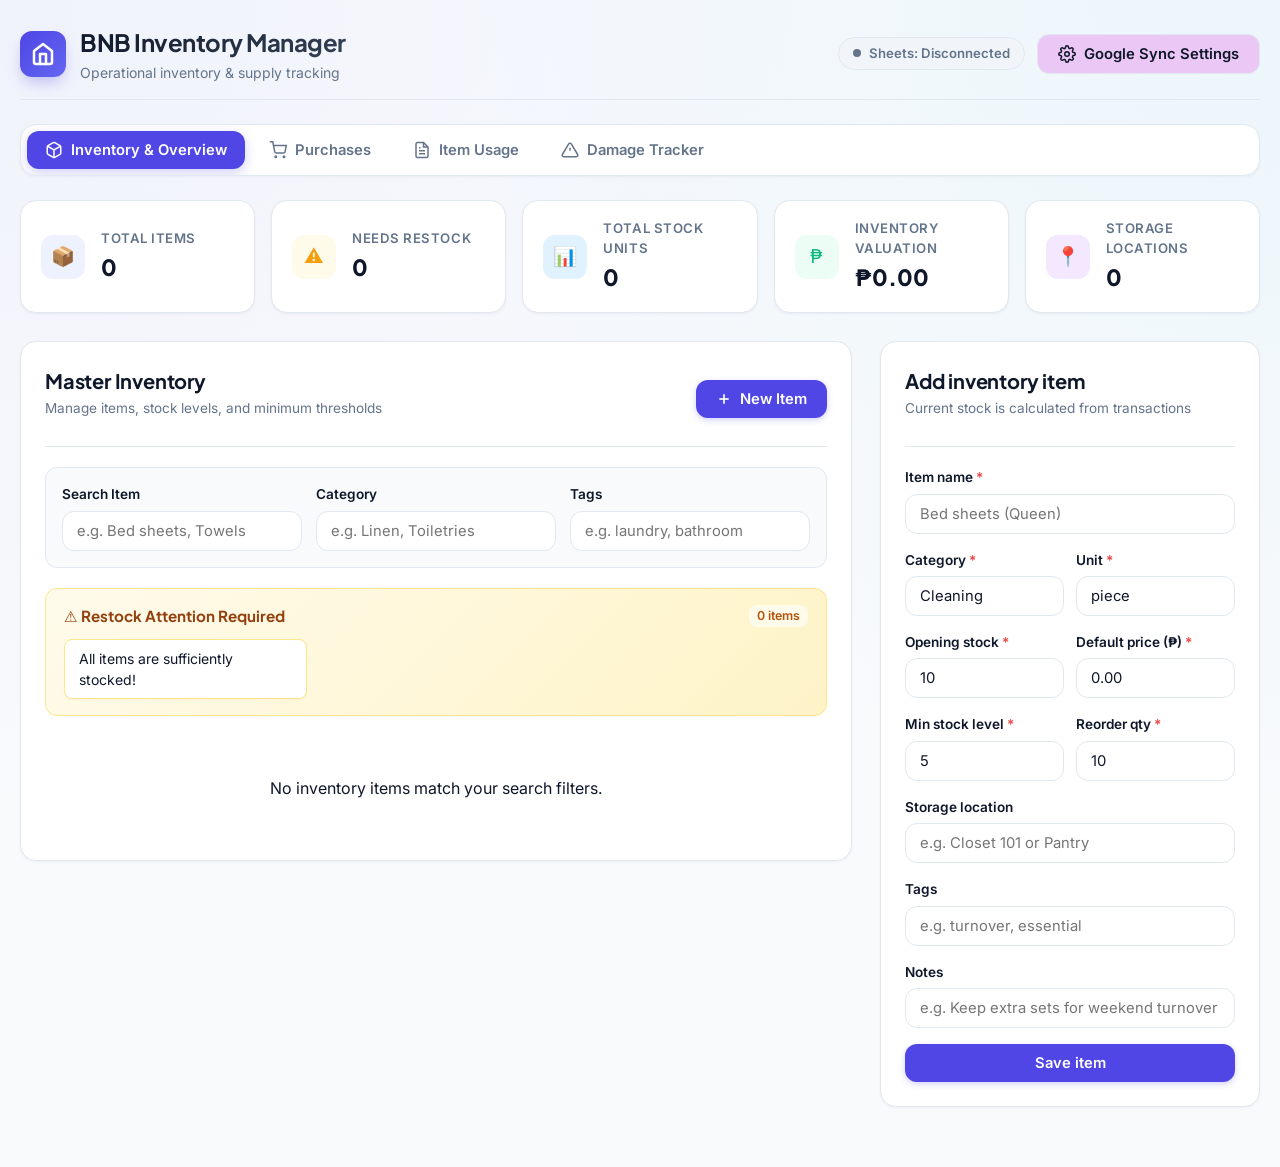
==== index.html @ 77e99ed3 "added edit for operation transactions" ====
<!DOCTYPE html>
<html lang="en">
  <head>
    <meta charset="UTF-8" />
    <meta name="viewport" content="width=device-width, initial-scale=1.0" />
    <meta http-equiv="Cache-Control" content="no-store, no-cache, must-revalidate, max-age=0" />
    <meta http-equiv="Pragma" content="no-cache" />
    <title>BNB Inventory Manager - Bed & Breakfast Operations</title>
    <!-- Google Fonts -->
    <link rel="preconnect" href="https://fonts.googleapis.com" />
    <link rel="preconnect" href="https://fonts.gstatic.com" crossorigin />
    <link href="https://fonts.googleapis.com/css2?family=Inter:wght@400;500;600;700&family=Plus+Jakarta+Sans:wght@500;600;700;800&display=swap" rel="stylesheet" />
    <link rel="stylesheet" href="styles.css?v=20260728-1" />
  </head>
  <body>
    <!-- App Shell -->
    <div class="app-shell">
      <!-- Top Navigation & Header -->
      <header class="app-header">
        <div class="brand">
          <div class="brand-icon">
            <svg width="24" height="24" viewBox="0 0 24 24" fill="none" stroke="currentColor" stroke-width="2.5" stroke-linecap="round" stroke-linejoin="round">
              <path d="m3 9 9-7 9 7v11a2 2 0 0 1-2 2H5a2 2 0 0 1-2-2z"></path>
              <polyline points="9 22 9 12 15 12 15 22"></polyline>
            </svg>
          </div>
          <div>
            <h1 class="brand-title">BNB Inventory Manager</h1>
            <p class="brand-subtitle">Operational inventory & supply tracking</p>
          </div>
        </div>

        <div class="header-actions">
          <div id="sync-status-badge" class="sync-badge offline" title="Click to configure Google Sheets Sync">
            <span class="badge-dot"></span>
            <span id="sync-status-text">Sheets: Disconnected</span>
          </div>
          <button type="button" id="open-sync-modal-btn" class="btn btn-secondary">
            <svg width="18" height="18" viewBox="0 0 24 24" fill="none" stroke="currentColor" stroke-width="2">
              <circle cx="12" cy="12" r="3"></circle>
              <path d="M19.4 15a1.65 1.65 0 0 0 .33 1.82l.06.06a2 2 0 0 1 0 2.83 2 2 0 0 1-2.83 0l-.06-.06a1.65 1.65 0 0 0-1.82-.33 1.65 1.65 0 0 0-1 1.51V21a2 2 0 0 1-2 2 2 2 0 0 1-2-2v-.09A1.65 1.65 0 0 0 9 19.4a1.65 1.65 0 0 0-1.82.33l-.06.06a2 2 0 0 1-2.83 0 2 2 0 0 1 0-2.83l.06-.06a1.65 1.65 0 0 0 .33-1.82 1.65 1.65 0 0 0-1.51-1H3a2 2 0 0 1-2-2 2 2 0 0 1 2-2h.09A1.65 1.65 0 0 0 4.6 9a1.65 1.65 0 0 0-.33-1.82l-.06-.06a2 2 0 0 1 0-2.83 2 2 0 0 1 2.83 0l.06.06a1.65 1.65 0 0 0 1.82.33H9a1.65 1.65 0 0 0 1-1.51V3a2 2 0 0 1 2-2 2 2 0 0 1 2 2v.09a1.65 1.65 0 0 0 1 1.51 1.65 1.65 0 0 0 1.82-.33l.06-.06a2 2 0 0 1 2.83 0 2 2 0 0 1 0 2.83l-.06.06a1.65 1.65 0 0 0-.33 1.82V9a1.65 1.65 0 0 0 1.51 1H21a2 2 0 0 1 2 2 2 2 0 0 1-2 2h-.09a1.65 1.65 0 0 0-1.51 1z"></path>
            </svg>
            Google Sync Settings
          </button>
        </div>
      </header>

      <!-- Main Navigation Tabs -->
      <nav class="nav-tabs" role="tablist" aria-label="Application Navigation">
        <button type="button" class="nav-tab active" data-tab="tab-inventory" role="tab" aria-selected="true" aria-controls="tab-inventory">
          <svg width="18" height="18" viewBox="0 0 24 24" fill="none" stroke="currentColor" stroke-width="2"><path d="M21 16V8a2 2 0 0 0-1-1.73l-7-4a2 2 0 0 0-2 0l-7 4A2 2 0 0 0 3 8v8a2 2 0 0 0 1 1.73l7 4a2 2 0 0 0 2 0l7-4A2 2 0 0 0 21 16z"></path><polyline points="3.27 6.96 12 12.01 20.73 6.96"></polyline><line x1="12" y1="22.08" x2="12" y2="12"></line></svg>
          Inventory & Overview
        </button>
        <button type="button" class="nav-tab" data-tab="tab-purchases" role="tab" aria-selected="false" aria-controls="tab-purchases">
          <svg width="18" height="18" viewBox="0 0 24 24" fill="none" stroke="currentColor" stroke-width="2"><circle cx="9" cy="21" r="1"></circle><circle cx="20" cy="21" r="1"></circle><path d="M1 1h4l2.68 13.39a2 2 0 0 0 2 1.61h9.72a2 2 0 0 0 2-1.61L23 6H6"></path></svg>
          Purchases
        </button>
        <button type="button" class="nav-tab" data-tab="tab-usage" role="tab" aria-selected="false" aria-controls="tab-usage">
          <svg width="18" height="18" viewBox="0 0 24 24" fill="none" stroke="currentColor" stroke-width="2"><path d="M14 2H6a2 2 0 0 0-2 2v16a2 2 0 0 0 2 2h12a2 2 0 0 0 2-2V8z"></path><polyline points="14 2 14 8 20 8"></polyline><line x1="16" y1="13" x2="8" y2="13"></line><line x1="16" y1="17" x2="8" y2="17"></line><polyline points="10 9 9 9 8 9"></polyline></svg>
          Item Usage
        </button>
        <button type="button" class="nav-tab" data-tab="tab-damage" role="tab" aria-selected="false" aria-controls="tab-damage">
          <svg width="18" height="18" viewBox="0 0 24 24" fill="none" stroke="currentColor" stroke-width="2"><path d="M10.29 3.86L1.82 18a2 2 0 0 0 1.71 3h16.94a2 2 0 0 0 1.71-3L13.71 3.86a2 2 0 0 0-3.42 0z"></path><line x1="12" y1="9" x2="12" y2="13"></line><line x1="12" y1="17" x2="12.01" y2="17"></line></svg>
          Damage Tracker
        </button>
      </nav>

      <!-- Dashboard Stats Header -->
      <div class="stats-banner">
        <div id="stats" class="stats-grid"></div>
      </div>

      <!-- Tab Content 1: Inventory & Overview -->
      <section id="tab-inventory" class="tab-panel active" role="tabpanel">
        <div class="content-grid">
          <div class="panel main-panel">
            <div class="panel-header">
              <div>
                <h2>Master Inventory</h2>
                <p class="panel-subtitle">Manage items, stock levels, and minimum thresholds</p>
              </div>
              <button type="button" id="trigger-add-item-btn" class="btn btn-primary">
                <svg width="16" height="16" viewBox="0 0 24 24" fill="none" stroke="currentColor" stroke-width="2.5"><line x1="12" y1="5" x2="12" y2="19"></line><line x1="5" y1="12" x2="19" y2="12"></line></svg>
                New Item
              </button>
            </div>

            <!-- Filters -->
            <div class="filter-card">
              <div class="filter-row">
                <div class="input-group">
                  <label for="filter-name">Search Item</label>
                  <input id="filter-name" type="search" placeholder="e.g. Bed sheets, Towels" />
                </div>
                <div class="input-group">
                  <label for="filter-category">Category</label>
                  <input id="filter-category" type="search" placeholder="e.g. Linen, Toiletries" />
                </div>
                <div class="input-group">
                  <label for="filter-tags">Tags</label>
                  <input id="filter-tags" type="search" placeholder="e.g. laundry, bathroom" />
                </div>
              </div>
            </div>

            <!-- Low Stock Banner Widget -->
            <div class="low-stock-card">
              <div class="card-header">
                <h3>⚠️ Restock Attention Required</h3>
                <span id="low-stock-count-badge" class="chip chip-warning">0 items</span>
              </div>
              <ul id="low-stock-list" class="low-stock-list"></ul>
            </div>

            <div id="inventory-list" class="inventory-grid"></div>
          </div>

          <!-- Aside: Add/Edit Item Form -->
          <aside class="panel side-panel">
            <div class="panel-header">
              <div>
                <h2 id="form-title">Add inventory item</h2>
                <p class="panel-subtitle">Current stock is calculated from transactions</p>
              </div>
              <button type="button" id="cancel-edit" class="btn btn-ghost btn-sm hidden">Cancel edit</button>
            </div>
            <form id="item-form" class="styled-form">
              <div class="input-group">
                <label for="item-name-input">Item name <span class="required">*</span></label>
                <input type="text" id="item-name-input" name="name" placeholder="Bed sheets (Queen)" required />
              </div>

              <div class="form-row">
                <div class="input-group">
                  <label for="item-category-input">Category <span class="required">*</span></label>
                  <input type="text" id="item-category-input" name="category" value="Cleaning" required />
                </div>
                <div class="input-group">
                  <label for="item-unit-input">Unit <span class="required">*</span></label>
                  <input type="text" id="item-unit-input" name="unit" list="unit-options" value="piece" required />
                </div>
              </div>

              <div class="form-row">
                <div class="input-group">
                  <label for="item-opening-input">Opening stock <span class="required">*</span></label>
                  <input type="number" id="item-opening-input" name="openingStock" min="0" value="10" required />
                </div>
                <div class="input-group">
                  <label for="item-price-input">Default price (₱) <span class="required">*</span></label>
                  <input type="number" id="item-price-input" name="price" min="0" step="0.01" value="0.00" required />
                </div>
              </div>

              <div class="form-row">
                <div class="input-group">
                  <label for="item-min-input">Min stock level <span class="required">*</span></label>
                  <input type="number" id="item-min-input" name="minStock" min="0" value="5" required />
                </div>
                <div class="input-group">
                  <label for="item-reorder-input">Reorder qty <span class="required">*</span></label>
                  <input type="number" id="item-reorder-input" name="reorderQty" min="0" value="10" required />
                </div>
              </div>

              <div class="input-group">
                <label for="item-storage-input">Storage location</label>
                <input type="text" id="item-storage-input" name="storage" placeholder="e.g. Closet 101 or Pantry" />
              </div>

              <div class="input-group">
                <label for="item-tags-input">Tags</label>
                <input type="text" id="item-tags-input" name="tags" placeholder="e.g. turnover, essential" />
              </div>

              <div class="input-group">
                <label for="item-notes-input">Notes</label>
                <input type="text" id="item-notes-input" name="notes" placeholder="e.g. Keep extra sets for weekend turnover" />
              </div>

              <button type="submit" id="submit-item-btn" class="btn btn-primary btn-full">Save item</button>
            </form>
          </aside>
        </div>
      </section>

      <!-- Tab Content 2: Purchases -->
      <section id="tab-purchases" class="tab-panel" role="tabpanel">
        <div class="content-grid">
          <div class="panel main-panel">
            <div class="panel-header">
              <div>
                <h2>Purchase History</h2>
                <p class="panel-subtitle">Log of restocks & purchase transactions</p>
              </div>
            </div>
            <div id="purchase-list" class="transaction-grid"></div>
          </div>

          <aside class="panel side-panel">
            <div class="panel-header">
              <div>
                <h2 id="purchase-form-title">Record Purchase</h2>
                <p class="panel-subtitle">Adds stock to Master Inventory</p>
              </div>
              <button type="button" id="cancel-purchase-edit" class="btn btn-ghost btn-sm hidden">Cancel edit</button>
            </div>
            <form id="purchase-form" class="styled-form">
              <div class="input-group">
                <label for="purchase-date">Date <span class="required">*</span></label>
                <input type="date" id="purchase-date" name="date" required />
              </div>

              <div class="input-group">
                <label for="purchase-item-select">Select Item <span class="required">*</span></label>
                <select id="purchase-item-select" name="itemId" class="styled-select" required></select>
              </div>

              <div class="form-row">
                <div class="input-group">
                  <label for="purchase-unit">Unit <span class="required">*</span></label>
                  <input type="text" id="purchase-unit" name="unit" list="unit-options" placeholder="sets / bottles" required />
                </div>
                <div class="input-group">
                  <label for="purchase-qty">Quantity <span class="required">*</span></label>
                  <input type="number" id="purchase-qty" name="quantity" min="1" value="1" required />
                </div>
              </div>

              <div class="input-group">
                <label for="purchase-cost">Cost per item (₱) <span class="required">*</span></label>
                <input type="number" id="purchase-cost" name="cost" min="0" step="0.01" value="0.00" required />
              </div>

              <div class="input-group">
                <label for="purchase-note">Note / Supplier</label>
                <input type="text" id="purchase-note" name="note" placeholder="Supplier or invoice notes" />
              </div>

              <button type="submit" id="purchase-submit-btn" class="btn btn-primary btn-full">Record Purchase</button>
            </form>
          </aside>
        </div>
      </section>

      <!-- Tab Content 3: Item Usage -->
      <section id="tab-usage" class="tab-panel" role="tabpanel">
        <div class="content-grid">
          <div class="panel main-panel">
            <div class="panel-header">
              <div>
                <h2>Usage History</h2>
                <p class="panel-subtitle">Supplies consumed across rooms and turnover</p>
              </div>
            </div>
            <div id="usage-list" class="transaction-grid"></div>
          </div>

          <aside class="panel side-panel">
            <div class="panel-header">
              <div>
                <h2 id="usage-form-title">Record Usage</h2>
                <p class="panel-subtitle">Deducts stock from Master Inventory</p>
              </div>
              <button type="button" id="cancel-usage-edit" class="btn btn-ghost btn-sm hidden">Cancel edit</button>
            </div>
            <form id="usage-form" class="styled-form">
              <div class="input-group">
                <label for="usage-date">Date <span class="required">*</span></label>
                <input type="date" id="usage-date" name="date" required />
              </div>

              <div class="input-group">
                <label for="usage-item-select">Select Item <span class="required">*</span></label>
                <select id="usage-item-select" name="itemId" class="styled-select" required></select>
              </div>

              <div class="form-row">
                <div class="input-group">
                  <label for="usage-unit">Unit <span class="required">*</span></label>
                  <input type="text" id="usage-unit" name="unit" list="unit-options" placeholder="sets / bottles" required />
                </div>
                <div class="input-group">
                  <label for="usage-qty">Quantity used <span class="required">*</span></label>
                  <input type="number" id="usage-qty" name="quantity" min="1" value="1" required />
                </div>
              </div>

              <div class="input-group">
                <label for="usage-room">Room / Location</label>
                <input type="text" id="usage-room" name="room" placeholder="e.g. Room 201 or Master Suite" />
              </div>

              <div class="input-group">
                <label for="usage-note">Note</label>
                <input type="text" id="usage-note" name="note" placeholder="Turnover details or guest request" />
              </div>

              <button type="submit" id="usage-submit-btn" class="btn btn-primary btn-full">Record Usage</button>
            </form>
          </aside>
        </div>
      </section>

      <!-- Tab Content 4: Damage Tracker -->
      <section id="tab-damage" class="tab-panel" role="tabpanel">
        <div class="content-grid">
          <div class="panel main-panel">
            <div class="panel-header">
              <div>
                <h2>Damage & Loss Records</h2>
                <p class="panel-subtitle">Log of damaged or retired supplies</p>
              </div>
            </div>
            <div id="damage-list" class="transaction-grid"></div>
          </div>

          <aside class="panel side-panel">
            <div class="panel-header">
              <div>
                <h2 id="damage-form-title">Record Damage</h2>
                <p class="panel-subtitle">Deducts stock from Master Inventory</p>
              </div>
              <button type="button" id="cancel-damage-edit" class="btn btn-ghost btn-sm hidden">Cancel edit</button>
            </div>
            <form id="damage-form" class="styled-form">
              <div class="input-group">
                <label for="damage-date">Date <span class="required">*</span></label>
                <input type="date" id="damage-date" name="date" required />
              </div>

              <div class="input-group">
                <label for="damage-item-select">Select Item <span class="required">*</span></label>
                <select id="damage-item-select" name="itemId" class="styled-select" required></select>
              </div>

              <div class="input-group">
                <label for="damage-qty">Quantity damaged <span class="required">*</span></label>
                <input type="number" id="damage-qty" name="quantity" min="1" value="1" required />
              </div>

              <div class="input-group">
                <label for="damage-location">Location</label>
                <input type="text" id="damage-location" name="location" placeholder="e.g. Room 102 or Laundry" />
              </div>

              <div class="input-group">
                <label for="damage-description">Description of damage</label>
                <input type="text" id="damage-description" name="description" placeholder="e.g. Stained during guest stay" />
              </div>

              <button type="submit" id="damage-submit-btn" class="btn btn-primary btn-full">Record Damage</button>
            </form>
          </aside>
        </div>
      </section>
    </div>

    <!-- Google Sync Settings Modal -->
    <div id="sync-modal" class="modal-backdrop hidden">
      <div class="modal-card">
        <div class="modal-header">
          <div class="modal-title-wrap">
            <div class="modal-icon">
              <svg width="22" height="22" viewBox="0 0 24 24" fill="none" stroke="currentColor" stroke-width="2"><path d="M18 10h-1.26A8 8 0 1 0 9 20h9a5 5 0 0 0 0-10z"></path></svg>
            </div>
            <div>
              <h3>Google Sheets Auto-Sync Settings</h3>
              <p>Connect your account and spreadsheet ID once for instant background sync</p>
            </div>
          </div>
          <button type="button" id="close-sync-modal-btn" class="icon-btn" aria-label="Close modal">&times;</button>
        </div>

        <div class="modal-body">
          <form id="sheets-form" class="styled-form" onsubmit="event.preventDefault();">
            <div class="input-group">
              <label for="sheet-id">Google Sheet ID or URL <span class="required">*</span></label>
              <input type="text" id="sheet-id" placeholder="Paste Sheet URL or ID (e.g. 1BxiMVs0...)" />
              <small class="helper-text">You can paste the entire Google Sheet URL or just the ID from the address bar.</small>
            </div>

            <div class="modal-status-box">
              <div class="status-label">Connection Status</div>
              <p id="sheet-status" class="sheet-status">Not connected.</p>
            </div>

            <div class="button-group">
              <button type="button" id="google-connect" class="btn btn-primary btn-full">
                <svg width="18" height="18" viewBox="0 0 24 24" fill="none" stroke="currentColor" stroke-width="2"><path d="M15 3h4a2 2 0 0 1 2 2v14a2 2 0 0 1-2 2h-4"></path><polyline points="10 17 15 12 10 7"></polyline><line x1="15" y1="12" x2="3" y2="12"></line></svg>
                Connect Google Account & Sync
              </button>
              <button type="button" id="google-disconnect" class="btn btn-danger btn-full hidden">Disconnect Account</button>
            </div>

            <div class="modal-divider"><span>Manual Data Tools</span></div>

            <div class="button-row">
              <button type="button" id="sheet-import" class="btn btn-secondary btn-full">
                <svg width="16" height="16" viewBox="0 0 24 24" fill="none" stroke="currentColor" stroke-width="2"><path d="M21 15v4a2 2 0 0 1-2 2H5a2 2 0 0 1-2-2v-4"></path><polyline points="7 10 12 15 17 10"></polyline><line x1="12" y1="15" x2="12" y2="3"></line></svg>
                Import Data from Sheet
              </button>
              <button type="button" id="sheet-export" class="btn btn-secondary btn-full">
                <svg width="16" height="16" viewBox="0 0 24 24" fill="none" stroke="currentColor" stroke-width="2"><path d="M21 15v4a2 2 0 0 1-2 2H5a2 2 0 0 1-2-2v-4"></path><polyline points="17 8 12 3 7 8"></polyline><line x1="12" y1="3" x2="12" y2="15"></line></svg>
                Force Export to Sheet
              </button>
            </div>
          </form>
        </div>
      </div>
    </div>

    <!-- Google Sync Action Prompt Modal -->
    <div id="sync-prompt-modal" class="modal-backdrop hidden">
      <div class="modal-card">
        <div class="modal-header">
          <div class="modal-title-wrap">
            <div id="sync-prompt-icon" class="modal-icon">
              <svg width="22" height="22" viewBox="0 0 24 24" fill="none" stroke="currentColor" stroke-width="2"><path d="M21.5 2v6h-6M21.34 15.57a10 10 0 1 1-.57-8.38l5.67-5.67"/></svg>
            </div>
            <div>
              <h3 id="sync-prompt-title">Sync Action Required</h3>
              <p id="sync-prompt-subtitle">Google Sheets Sync Manager</p>
            </div>
          </div>
          <button type="button" id="close-sync-prompt-btn" class="icon-btn" aria-label="Close prompt">&times;</button>
        </div>

        <div class="modal-body">
          <p id="sync-prompt-message" class="sync-prompt-message">A sync action is required for your Google Sheet data.</p>
          <div class="button-row" style="margin-top: 20px;">
            <button type="button" id="sync-prompt-cancel-btn" class="btn btn-secondary btn-full">Cancel / Skip</button>
            <button type="button" id="sync-prompt-confirm-btn" class="btn btn-primary btn-full">Confirm & Sync</button>
          </div>
        </div>
      </div>
    </div>

    <!-- Toast Notification Container -->
    <div id="toast-container" class="toast-container"></div>

    <datalist id="unit-options"></datalist>
    <script src="https://apis.google.com/js/api.js"></script>
    <script src="app.js"></script>
  </body>
</html>
---- styles.css ----
/* BNB Inventory Manager - Modern Design System */

:root {
  color-scheme: light;
  --font-body: 'Inter', system-ui, -apple-system, sans-serif;
  --font-heading: 'Plus Jakarta Sans', system-ui, -apple-system, sans-serif;

  /* Color Palette */
  --primary: #4f46e5;
  --primary-hover: #4338ca;
  --primary-light: #eef2ff;
  --primary-border: #c7d2fe;
  
  --secondary: #0f172a;
  --secondary-hover: #1e293b;

  --accent: #0284c7;
  --accent-light: #e0f2fe;

  --success: #10b981;
  --success-light: #ecfdf5;
  --success-border: #a7f3d0;

  --warning: #f59e0b;
  --warning-light: #fffbeb;
  --warning-border: #fde68a;

  --danger: #ef4444;
  --danger-light: #fef2f2;
  --danger-border: #fecaca;

  --surface-bg: #f8fafc;
  --card-bg: #ffffff;
  --border-color: #e2e8f0;
  --border-focus: #818cf8;

  --text-main: #0f172a;
  --text-muted: #64748b;
  --text-subtle: #94a3b8;

  /* Elevation & Borders */
  --radius-sm: 8px;
  --radius-md: 12px;
  --radius-lg: 16px;
  --radius-full: 9999px;

  --shadow-sm: 0 1px 3px rgba(15, 23, 42, 0.05);
  --shadow-md: 0 4px 12px -2px rgba(15, 23, 42, 0.08), 0 2px 6px -1px rgba(15, 23, 42, 0.04);
  --shadow-lg: 0 12px 32px -4px rgba(15, 23, 42, 0.12), 0 4px 12px -2px rgba(15, 23, 42, 0.06);

  --transition-fast: 0.15s ease;
  --transition-normal: 0.25s cubic-bezier(0.4, 0, 0.2, 1);
}

*, *::before, *::after {
  box-sizing: border-box;
}

body {
  margin: 0;
  font-family: var(--font-body);
  background-color: var(--surface-bg);
  background-image: 
    radial-gradient(at 0% 0%, rgba(99, 102, 241, 0.05) 0px, transparent 50%),
    radial-gradient(at 100% 0%, rgba(14, 165, 233, 0.05) 0px, transparent 50%);
  color: var(--text-main);
  line-height: 1.5;
  min-height: 100vh;
  -webkit-font-smoothing: antialiased;
}

h1, h2, h3, h4, h5, h6 {
  font-family: var(--font-heading);
  font-weight: 700;
  color: var(--text-main);
  margin: 0;
}

button, input, select, textarea {
  font-family: inherit;
  font-size: inherit;
}

/* App Layout Container */
.app-shell {
  max-width: 1400px;
  margin: 0 auto;
  padding: 24px 20px 60px;
}

/* Header & Brand */
.app-header {
  display: flex;
  align-items: center;
  justify-content: space-between;
  gap: 20px;
  margin-bottom: 24px;
  padding-bottom: 16px;
  border-bottom: 1px solid var(--border-color);
}

.brand {
  display: flex;
  align-items: center;
  gap: 14px;
}

.brand-icon {
  width: 46px;
  height: 46px;
  border-radius: var(--radius-md);
  background: linear-gradient(135deg, var(--primary) 0%, #6366f1 100%);
  color: white;
  display: grid;
  place-items: center;
  box-shadow: 0 8px 16px -4px rgba(79, 70, 229, 0.35);
}

.brand-title {
  font-size: 1.5rem;
  letter-spacing: -0.02em;
  background: linear-gradient(135deg, #0f172a 0%, #334155 100%);
  -webkit-background-clip: text;
  -webkit-text-fill-color: transparent;
}

.brand-subtitle {
  font-size: 0.875rem;
  color: var(--text-muted);
  margin: 2px 0 0;
}

.header-actions {
  display: flex;
  align-items: center;
  gap: 12px;
}

/* Sync Badge Pill */
.sync-badge {
  display: inline-flex;
  align-items: center;
  gap: 8px;
  padding: 6px 14px;
  border-radius: var(--radius-full);
  font-size: 0.825rem;
  font-weight: 600;
  cursor: pointer;
  transition: var(--transition-fast);
}

.sync-badge.online {
  background: var(--success-light);
  color: #065f46;
  border: 1px solid var(--success-border);
}

.sync-badge.offline {
  background: #f1f5f9;
  color: var(--text-muted);
  border: 1px solid var(--border-color);
}

.badge-dot {
  width: 8px;
  height: 8px;
  border-radius: 50%;
  background: currentColor;
}

.sync-badge.online .badge-dot {
  box-shadow: 0 0 0 3px rgba(16, 185, 129, 0.25);
  animation: pulse-dot 2s infinite;
}

@keyframes pulse-dot {
  0% { transform: scale(0.95); opacity: 0.8; }
  50% { transform: scale(1.15); opacity: 1; }
  100% { transform: scale(0.95); opacity: 0.8; }
}

/* Navigation Tabs */
.nav-tabs {
  display: flex;
  gap: 6px;
  background: #ffffff;
  padding: 6px;
  border-radius: var(--radius-lg);
  border: 1px solid var(--border-color);
  box-shadow: var(--shadow-sm);
  margin-bottom: 24px;
  overflow-x: auto;
}

.nav-tab {
  display: flex;
  align-items: center;
  gap: 8px;
  padding: 10px 18px;
  border-radius: var(--radius-md);
  border: none;
  background: transparent;
  color: var(--text-muted);
  font-size: 0.925rem;
  font-weight: 600;
  cursor: pointer;
  white-space: nowrap;
  transition: var(--transition-fast);
}

.nav-tab:hover {
  color: var(--text-main);
  background: #f1f5f9;
}

.nav-tab.active {
  background: var(--primary);
  color: white;
  box-shadow: 0 4px 12px rgba(79, 70, 229, 0.25);
}

/* Dashboard Stats Banner */
.stats-banner {
  margin-bottom: 28px;
}

.stats-grid {
  display: grid;
  grid-template-columns: repeat(auto-fit, minmax(220px, 1fr));
  gap: 16px;
}

.stat-card {
  background: var(--card-bg);
  border: 1px solid var(--border-color);
  border-radius: var(--radius-lg);
  padding: 18px 20px;
  box-shadow: var(--shadow-sm);
  display: flex;
  align-items: center;
  gap: 16px;
  transition: var(--transition-normal);
}

.stat-card:hover {
  transform: translateY(-2px);
  box-shadow: var(--shadow-md);
}

.stat-icon {
  width: 44px;
  height: 44px;
  border-radius: var(--radius-md);
  display: grid;
  place-items: center;
  font-size: 1.2rem;
  flex-shrink: 0;
}

.stat-icon.primary { background: var(--primary-light); color: var(--primary); }
.stat-icon.warning { background: var(--warning-light); color: var(--warning); }
.stat-icon.accent { background: var(--accent-light); color: var(--accent); }
.stat-icon.success { background: var(--success-light); color: var(--success); }
.stat-icon.info { background: #f3e8ff; color: #7e22ce; }

.stat-info {
  display: flex;
  flex-direction: column;
}

.stat-label {
  font-size: 0.825rem;
  font-weight: 600;
  color: var(--text-muted);
  text-transform: uppercase;
  letter-spacing: 0.04em;
}

.stat-val {
  font-size: 1.4rem;
  font-weight: 800;
  font-family: var(--font-heading);
  color: var(--text-main);
  margin-top: 2px;
}

/* Panels & Layout */
.tab-panel {
  display: none;
}

.tab-panel.active {
  display: block;
}

.content-grid {
  display: grid;
  grid-template-columns: 1fr 380px;
  gap: 28px;
  align-items: start;
}

.panel {
  background: var(--card-bg);
  border: 1px solid var(--border-color);
  border-radius: var(--radius-lg);
  padding: 24px;
  box-shadow: var(--shadow-sm);
}

.panel-header {
  display: flex;
  align-items: center;
  justify-content: space-between;
  gap: 12px;
  margin-bottom: 20px;
  padding-bottom: 14px;
  border-bottom: 1px solid var(--border-color);
}

.panel-header h2 {
  font-size: 1.25rem;
  letter-spacing: -0.01em;
}

.panel-subtitle {
  font-size: 0.85rem;
  color: var(--text-muted);
  margin-top: 2px;
}

/* Filter Card */
.filter-card {
  background: #f8fafc;
  border: 1px solid var(--border-color);
  border-radius: var(--radius-md);
  padding: 16px;
  margin-bottom: 20px;
}

.filter-row {
  display: grid;
  grid-template-columns: repeat(auto-fit, minmax(180px, 1fr));
  gap: 14px;
}

/* Low Stock Alert Widget */
.low-stock-card {
  background: linear-gradient(135deg, #fffbeb 0%, #fef3c7 100%);
  border: 1px solid var(--warning-border);
  border-radius: var(--radius-md);
  padding: 16px 18px;
  margin-bottom: 24px;
}

.low-stock-card .card-header {
  display: flex;
  align-items: center;
  justify-content: space-between;
  margin-bottom: 12px;
}

.low-stock-card h3 {
  font-size: 0.95rem;
  color: #92400e;
  margin: 0;
}

.low-stock-list {
  list-style: none;
  padding: 0;
  margin: 0;
  display: grid;
  grid-template-columns: repeat(auto-fill, minmax(240px, 1fr));
  gap: 8px;
}

.low-stock-list li {
  background: #ffffff;
  padding: 8px 14px;
  border-radius: var(--radius-sm);
  border: 1px solid #fde68a;
  display: flex;
  align-items: center;
  justify-content: space-between;
  font-size: 0.875rem;
  box-shadow: 0 1px 2px rgba(180, 83, 9, 0.05);
}

/* Forms & Inputs */
.styled-form {
  display: grid;
  gap: 16px;
}

.form-row {
  display: grid;
  grid-template-columns: 1fr 1fr;
  gap: 12px;
}

.input-group {
  display: flex;
  flex-direction: column;
  gap: 6px;
}

.input-group label {
  font-size: 0.85rem;
  font-weight: 600;
  color: var(--text-main);
}

.required {
  color: var(--danger);
}

.styled-form input[type="text"],
.styled-form input[type="number"],
.styled-form input[type="date"],
.styled-form input[type="search"],
.styled-form select,
.filter-row input {
  width: 100%;
  padding: 10px 14px;
  border: 1px solid var(--border-color);
  border-radius: var(--radius-md);
  background: #ffffff;
  color: var(--text-main);
  font-size: 0.925rem;
  transition: var(--transition-fast);
  outline: none;
}

.styled-form input:focus,
.styled-form select:focus,
.filter-row input:focus {
  border-color: var(--border-focus);
  box-shadow: 0 0 0 3px rgba(99, 102, 241, 0.15);
}

.styled-select {
  appearance: none;
  background-image: url("data:image/svg+xml,%3Csvg xmlns='http://www.w3.org/2000/svg' width='16' height='16' viewBox='0 0 24 24' fill='none' stroke='%64748b' stroke-width='2'%3E%3Cpolyline points='6 9 12 15 18 9'%3E%3C/polyline%3E%3C/svg%3E");
  background-repeat: no-repeat;
  background-position: right 14px center;
  padding-right: 40px !important;
}

/* Buttons */
.btn {
  display: inline-flex;
  align-items: center;
  justify-content: center;
  gap: 8px;
  padding: 10px 20px;
  border-radius: var(--radius-md);
  font-size: 0.925rem;
  font-weight: 600;
  cursor: pointer;
  border: none;
  transition: var(--transition-fast);
  text-decoration: none;
}

.btn-sm {
  padding: 6px 12px;
  font-size: 0.825rem;
  border-radius: var(--radius-sm);
}

.btn-full {
  width: 100%;
}

.btn-primary {
  background: var(--primary);
  color: white;
  box-shadow: 0 2px 6px rgba(79, 70, 229, 0.25);
}

.btn-primary:hover {
  background: var(--primary-hover);
  box-shadow: 0 4px 12px rgba(79, 70, 229, 0.35);
}

.btn-secondary {
  background: #ebc7f5;
  color: var(--text-main);
  border: 1px solid var(--border-color);
}

.btn-secondary:disabled {
  background: #bcc1c7;
}

.btn-secondary:hover {
  background: #ec76d8;
}

.btn-ghost {
  background: transparent;
  color: var(--text-muted);
}

.btn-ghost:hover {
  background: #f1f5f9;
  color: var(--text-main);
}

.btn-danger {
  background: var(--danger);
  color: white;
}

.btn-danger:hover {
  background: #dc2626;
}

.icon-btn {
  background: transparent;
  border: none;
  font-size: 1.5rem;
  color: var(--text-muted);
  cursor: pointer;
  line-height: 1;
  padding: 4px 8px;
  border-radius: var(--radius-sm);
}

.icon-btn:hover {
  background: #f1f5f9;
  color: var(--text-main);
}

/* Inventory Cards & Grids */
.inventory-grid,
.transaction-grid {
  display: grid;
  grid-template-columns: repeat(auto-fill, minmax(300px, 1fr));
  gap: 16px;
}

.inventory-card,
.transaction-card {
  background: #ffffff;
  border: 1px solid var(--border-color);
  border-radius: var(--radius-lg);
  padding: 18px;
  box-shadow: var(--shadow-sm);
  display: flex;
  flex-direction: column;
  gap: 12px;
  transition: var(--transition-fast);
}

.inventory-card:hover,
.transaction-card:hover {
  border-color: #cbd5e1;
  box-shadow: var(--shadow-md);
}

.card-top {
  display: flex;
  align-items: flex-start;
  justify-content: space-between;
  gap: 10px;
}

.card-title {
  font-size: 1.1rem;
  margin: 0;
}

.badge {
  display: inline-flex;
  align-items: center;
  gap: 4px;
  padding: 4px 10px;
  border-radius: var(--radius-full);
  font-size: 0.775rem;
  font-weight: 700;
  text-transform: uppercase;
  letter-spacing: 0.03em;
}

.badge.in-stock { background: var(--success-light); color: #065f46; border: 1px solid var(--success-border); }
.badge.low-stock { background: var(--warning-light); color: #92400e; border: 1px solid var(--warning-border); }
.badge.out-of-stock { background: var(--danger-light); color: #991b1b; border: 1px solid var(--danger-border); }

.chip {
  display: inline-block;
  padding: 2px 8px;
  border-radius: var(--radius-sm);
  font-size: 0.775rem;
  font-weight: 600;
}

.chip-warning { background: var(--warning-light); color: #b45309; }
.chip-category { background: #e0f2fe; color: #0369a1; }
.chip-tag { background: #f1f5f9; color: #475569; }

.meta-grid {
  display: grid;
  grid-template-columns: 1fr 1fr;
  gap: 8px 12px;
  font-size: 0.875rem;
  background: #f8fafc;
  padding: 10px 12px;
  border-radius: var(--radius-md);
  border: 1px solid #f1f5f9;
}

.meta-item {
  display: flex;
  flex-direction: column;
}

.meta-label {
  font-size: 0.75rem;
  color: var(--text-muted);
}

.meta-value {
  font-weight: 600;
  color: var(--text-main);
}

.card-notes {
  font-size: 0.85rem;
  color: var(--text-muted);
  margin: 0;
  font-style: italic;
}

.card-actions {
  display: flex;
  gap: 8px;
  margin-top: auto;
  padding-top: 8px;
  border-top: 1px solid var(--border-color);
}

/* Modal Dialog */
.modal-backdrop {
  position: fixed;
  inset: 0;
  background: rgba(15, 23, 42, 0.55);
  backdrop-filter: blur(4px);
  display: grid;
  place-items: center;
  padding: 20px;
  z-index: 1000;
  opacity: 1;
  transition: opacity var(--transition-fast);
}

.modal-card {
  background: #ffffff;
  border-radius: var(--radius-lg);
  max-width: 520px;
  width: 100%;
  box-shadow: var(--shadow-lg);
  overflow: hidden;
  border: 1px solid var(--border-color);
}

.modal-header {
  padding: 20px 24px;
  border-bottom: 1px solid var(--border-color);
  display: flex;
  align-items: center;
  justify-content: space-between;
}

.modal-title-wrap {
  display: flex;
  align-items: center;
  gap: 14px;
}

.modal-icon {
  width: 40px;
  height: 40px;
  border-radius: var(--radius-md);
  background: var(--primary-light);
  color: var(--primary);
  display: grid;
  place-items: center;
}

.modal-header h3 {
  font-size: 1.15rem;
}

.modal-header p {
  font-size: 0.825rem;
  color: var(--text-muted);
  margin: 2px 0 0;
}

.modal-body {
  padding: 24px;
}

.modal-status-box {
  background: #f8fafc;
  border: 1px solid var(--border-color);
  border-radius: var(--radius-md);
  padding: 12px 16px;
  margin: 14px 0;
}

.status-label {
  font-size: 0.75rem;
  font-weight: 700;
  color: var(--text-muted);
  text-transform: uppercase;
}

.sheet-status {
  margin: 4px 0 0;
  font-size: 0.9rem;
  font-weight: 600;
  color: var(--text-main);
}

.modal-divider {
  display: flex;
  align-items: center;
  text-align: center;
  color: var(--text-subtle);
  font-size: 0.775rem;
  font-weight: 600;
  margin: 20px 0;
}

.modal-divider::before,
.modal-divider::after {
  content: '';
  flex: 1;
  border-bottom: 1px solid var(--border-color);
}

.modal-divider span {
  padding: 0 12px;
}

.helper-text {
  font-size: 0.775rem;
  color: var(--text-muted);
}

.sync-prompt-message {
  font-size: 0.95rem;
  color: var(--text-main);
  line-height: 1.6;
  margin: 0;
}

/* Toast Notifications */
.toast-container {
  position: fixed;
  bottom: 24px;
  right: 24px;
  display: flex;
  flex-direction: column;
  gap: 10px;
  z-index: 2000;
  pointer-events: none;
}

.toast {
  pointer-events: auto;
  display: flex;
  align-items: center;
  gap: 12px;
  background: var(--secondary);
  color: white;
  padding: 12px 18px;
  border-radius: var(--radius-md);
  box-shadow: var(--shadow-lg);
  font-size: 0.9rem;
  font-weight: 500;
  animation: slide-up 0.3s cubic-bezier(0.16, 1, 0.3, 1);
  max-width: 380px;
}

.toast.success { background: #065f46; border-left: 4px solid var(--success); }
.toast.error { background: #991b1b; border-left: 4px solid var(--danger); }
.toast.info { background: #1e1b4b; border-left: 4px solid var(--primary); }

@keyframes slide-up {
  from { transform: translateY(20px); opacity: 0; }
  to { transform: translateY(0); opacity: 1; }
}

.hidden {
  display: none !important;
}

/* Responsive adjustments */
@media (max-width: 1024px) {
  .content-grid {
    grid-template-columns: 1fr;
  }
}

@media (max-width: 640px) {
  .app-header {
    flex-direction: column;
    align-items: flex-start;
  }
  .form-row {
    grid-template-columns: 1fr;
  }
  .low-stock-list {
    grid-template-columns: 1fr;
  }
}
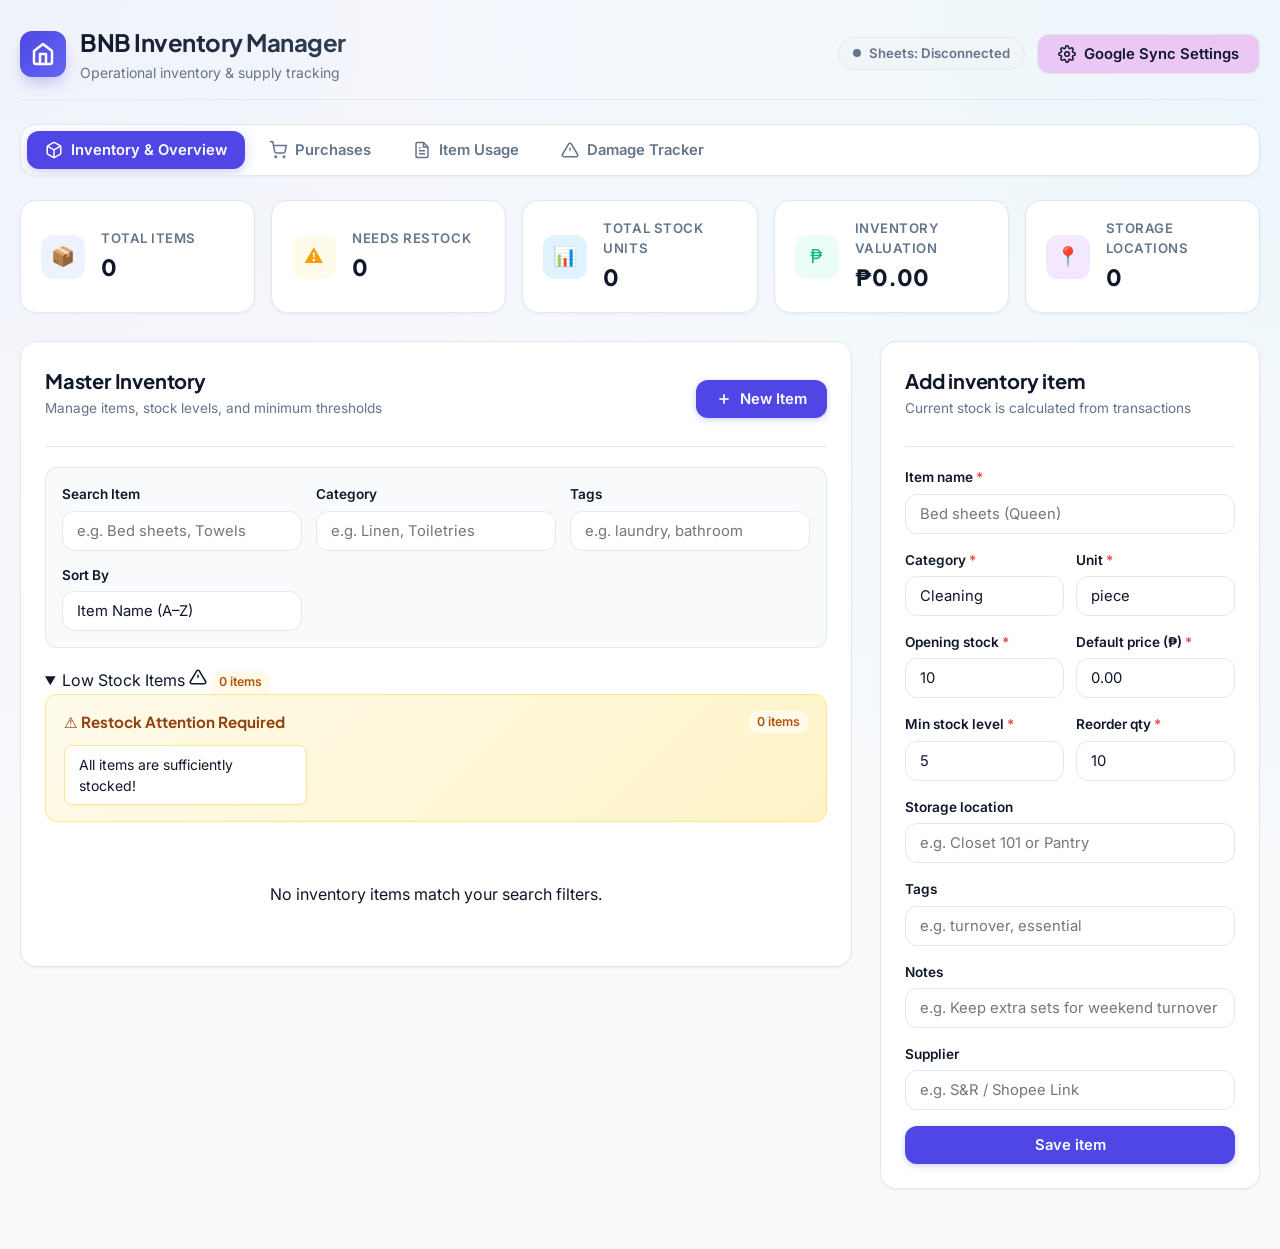
==== commit 889b472b: "supplier, shortcuts and ux improvements" ====
--- a/index.html
+++ b/index.html
@@ -100,18 +100,31 @@
                   <label for="filter-tags">Tags</label>
                   <input id="filter-tags" type="search" placeholder="e.g. laundry, bathroom" />
                 </div>
+                <div class="input-group">
+                  <label for="filter-sort">Sort By</label>
+                  <select id="filter-sort" class="styled-select" >
+                    <option value="name-asc">Item Name (A–Z)</option>
+                    <option value="name-desc">Item Name (Z–A)</option>
+                  </select>
+                </div>
               </div>
             </div>
 
             <!-- Low Stock Banner Widget -->
-            <div class="low-stock-card">
-              <div class="card-header">
-                <h3>⚠️ Restock Attention Required</h3>
-                <span id="low-stock-count-badge" class="chip chip-warning">0 items</span>
-              </div>
-              <ul id="low-stock-list" class="low-stock-list"></ul>
-            </div>
-
+            <details id="low-stock-widget" class="low-stock-widget" open>
+              <summary>
+                <span>Low Stock Items</span>
+                <svg width="18" height="18" viewBox="0 0 24 24" fill="none" stroke="currentColor" stroke-width="2"><path d="M10.29 3.86L1.82 18a2 2 0 0 0 1.71 3h16.94a2 2 0 0 0 1.71-3L13.71 3.86a2 2 0 0 0-3.42 0z"></path><line x1="12" y1="9" x2="12" y2="13"></line><line x1="12" y1="17" x2="12.01" y2="17"></line></svg>
+                <span id="low-stock-count-badge-summary" class="chip chip-warning">0 items</span>
+              </summary>
+              <div class="low-stock-card">
+                <div class="card-header">
+                  <h3>⚠️ Restock Attention Required</h3>
+                  <span id="low-stock-count-badge" class="chip chip-warning">0 items</span>
+                </div>
+                <ul id="low-stock-list" class="low-stock-list"></ul>
+              </div>
+            </details>
             <div id="inventory-list" class="inventory-grid"></div>
           </div>
 
@@ -176,6 +189,11 @@
               <div class="input-group">
                 <label for="item-notes-input">Notes</label>
                 <input type="text" id="item-notes-input" name="notes" placeholder="e.g. Keep extra sets for weekend turnover" />
+              </div>
+
+              <div class="input-group">
+                <label for="item-supplier-input">Supplier</label>
+                <input type="text" id="item-supplier-input" name="supplier" placeholder="e.g. S&R / Shopee Link" />
               </div>
 
               <button type="submit" id="submit-item-btn" class="btn btn-primary btn-full">Save item</button>
@@ -233,8 +251,13 @@
               </div>
 
               <div class="input-group">
-                <label for="purchase-note">Note / Supplier</label>
-                <input type="text" id="purchase-note" name="note" placeholder="Supplier or invoice notes" />
+                <label for="purchase-note">Note</label>
+                <input type="text" id="purchase-note" name="note" placeholder="Notes" />
+              </div>
+
+              <div class="input-group">
+                <label for="purchase-supplier">Supplier</label>
+                <input type="text" id="purchase-supplier" name="supplier" placeholder="Supplier Info / Shopee Link" />
               </div>
 
               <button type="submit" id="purchase-submit-btn" class="btn btn-primary btn-full">Record Purchase</button>
--- a/styles.css
+++ b/styles.css
@@ -420,6 +420,7 @@
 .styled-form input[type="date"],
 .styled-form input[type="search"],
 .styled-form select,
+.filter-row select,
 .filter-row input {
   width: 100%;
   padding: 10px 14px;
@@ -634,8 +635,10 @@
 }
 
 .card-actions {
-  display: flex;
-  gap: 8px;
+  /* display: flex; */
+  display: grid;
+  grid-template-columns: repeat(auto-fit, minmax(60px, 1fr));
+  gap: 4px;
   margin-top: auto;
   padding-top: 8px;
   border-top: 1px solid var(--border-color);
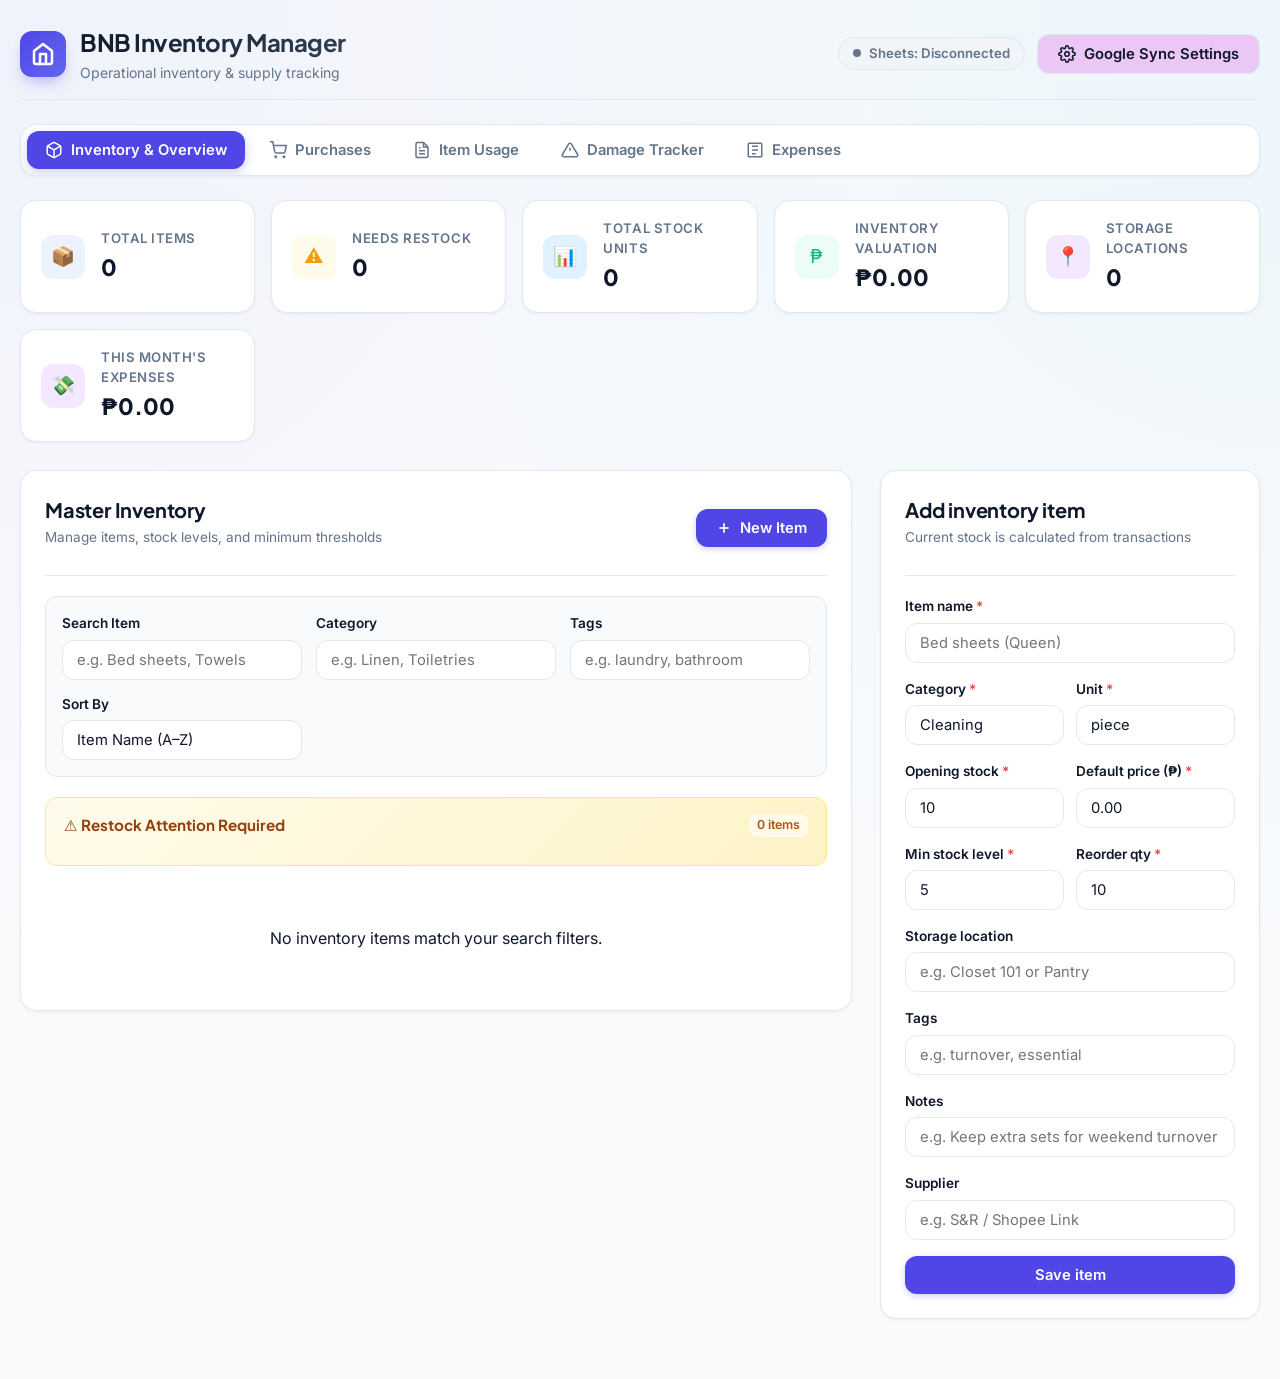
==== commit f8f9ac17: "fix low stock count and added expenses tracker" ====
--- a/index.html
+++ b/index.html
@@ -63,6 +63,10 @@
           <svg width="18" height="18" viewBox="0 0 24 24" fill="none" stroke="currentColor" stroke-width="2"><path d="M10.29 3.86L1.82 18a2 2 0 0 0 1.71 3h16.94a2 2 0 0 0 1.71-3L13.71 3.86a2 2 0 0 0-3.42 0z"></path><line x1="12" y1="9" x2="12" y2="13"></line><line x1="12" y1="17" x2="12.01" y2="17"></line></svg>
           Damage Tracker
         </button>
+        <button type="button" class="nav-tab" data-tab="tab-expenses" role="tab" aria-selected="false" aria-controls="tab-expenses">
+          <svg width="18" height="18" viewBox="0 0 24 24" fill="none" stroke="currentColor" stroke-width="2"><path d="M4 3h16a1 1 0 0 1 1 1v16a1 1 0 0 1-1 1H4a1 1 0 0 1-1-1V4a1 1 0 0 1 1-1z"></path><path d="M8 7h8"></path><path d="M8 12h8"></path><path d="M8 17h5"></path></svg>
+          Expenses
+        </button>
       </nav>
 
       <!-- Dashboard Stats Header -->
@@ -111,10 +115,10 @@
             </div>
 
             <!-- Low Stock Banner Widget -->
-            <details id="low-stock-widget" class="low-stock-widget" open>
+            <!-- <details id="low-stock-widget" class="low-stock-widget" open>
               <summary>
                 <span>Low Stock Items</span>
-                <svg width="18" height="18" viewBox="0 0 24 24" fill="none" stroke="currentColor" stroke-width="2"><path d="M10.29 3.86L1.82 18a2 2 0 0 0 1.71 3h16.94a2 2 0 0 0 1.71-3L13.71 3.86a2 2 0 0 0-3.42 0z"></path><line x1="12" y1="9" x2="12" y2="13"></line><line x1="12" y1="17" x2="12.01" y2="17"></line></svg>
+                <span class="low-stock-icon">⚠️</span>
                 <span id="low-stock-count-badge-summary" class="chip chip-warning">0 items</span>
               </summary>
               <div class="low-stock-card">
@@ -124,7 +128,16 @@
                 </div>
                 <ul id="low-stock-list" class="low-stock-list"></ul>
               </div>
+            </details> -->
+            
+            <details class="low-stock-card">
+              <summary class="card-header">
+                <h3>⚠️ Restock Attention Required</h3>
+                <span id="low-stock-count-badge" class="chip chip-warning">0 items</span>
+              </summary>
+              <ul id="low-stock-list" class="low-stock-list"></ul>
             </details>
+            
             <div id="inventory-list" class="inventory-grid"></div>
           </div>
 
@@ -373,6 +386,74 @@
               </div>
 
               <button type="submit" id="damage-submit-btn" class="btn btn-primary btn-full">Record Damage</button>
+            </form>
+          </aside>
+        </div>
+      </section>
+
+      <!-- Tab Content 5: Expense Tracker -->
+      <section id="tab-expenses" class="tab-panel" role="tabpanel">
+        <div class="content-grid">
+          <div class="panel main-panel">
+            <div class="panel-header">
+              <div>
+                <h2>Expense Tracker</h2>
+                <p class="panel-subtitle">Track business expenses and payment status</p>
+              </div>
+            </div>
+            <div id="expense-list" class="transaction-grid"></div>
+          </div>
+
+          <aside class="panel side-panel">
+            <div class="panel-header">
+              <div>
+                <h2 id="expense-form-title">Log Expense</h2>
+                <p class="panel-subtitle">Capture bills, supplies, and operating costs</p>
+              </div>
+              <button type="button" id="cancel-expense-edit" class="btn btn-ghost btn-sm hidden">Cancel edit</button>
+            </div>
+            <form id="expense-form" class="styled-form">
+              <div class="input-group">
+                <label for="expense-date">Date <span class="required">*</span></label>
+                <input type="date" id="expense-date" name="date" required />
+              </div>
+
+              <div class="input-group">
+                <label for="expense-type">Expense Type <span class="required">*</span></label>
+                <input type="text" id="expense-type" name="type" list="expense-type-options" placeholder="e.g. Supplies or Electricity Bill" required />
+              </div>
+
+              <div class="form-row">
+                <div class="input-group">
+                  <label for="expense-amount">Amount (₱) <span class="required">*</span></label>
+                  <input type="number" id="expense-amount" name="amount" min="0" step="0.01" value="0.00" required />
+                </div>
+                <div class="input-group">
+                  <label for="expense-status">Status</label>
+                  <select id="expense-status" name="status" class="styled-select">
+                    <option value="Pending">Pending</option>
+                    <option value="Paid">Paid</option>
+                  </select>
+                </div>
+              </div>
+
+              <div class="form-row">
+                <div class="input-group">
+                  <label for="expense-mode">Mode of Payment</label>
+                  <input type="text" id="expense-mode" name="modeOfPayment" list="expense-mode-options" placeholder="Cash, GCash, Bank Transfer" />
+                </div>
+                <div class="input-group">
+                  <label for="expense-tag">Tag</label>
+                  <input type="text" id="expense-tag" name="tag" placeholder="e.g. Operations, Housekeeping" />
+                </div>
+              </div>
+
+              <div class="input-group">
+                <label for="expense-notes">Notes</label>
+                <input type="text" id="expense-notes" name="notes" placeholder="e.g. Monthly utility bill" />
+              </div>
+
+              <button type="submit" id="expense-submit-btn" class="btn btn-primary btn-full">Save Expense</button>
             </form>
           </aside>
         </div>
@@ -463,6 +544,8 @@
     <div id="toast-container" class="toast-container"></div>
 
     <datalist id="unit-options"></datalist>
+    <datalist id="expense-type-options"></datalist>
+    <datalist id="expense-mode-options"></datalist>
     <script src="https://apis.google.com/js/api.js"></script>
     <script src="app.js"></script>
   </body>
--- a/styles.css
+++ b/styles.css
@@ -588,6 +588,8 @@
 .badge.in-stock { background: var(--success-light); color: #065f46; border: 1px solid var(--success-border); }
 .badge.low-stock { background: var(--warning-light); color: #92400e; border: 1px solid var(--warning-border); }
 .badge.out-of-stock { background: var(--danger-light); color: #991b1b; border: 1px solid var(--danger-border); }
+.badge.paid { background: var(--success-light); color: #065f46; border: 1px solid var(--success-border); }
+.badge.pending { background: var(--warning-light); color: #92400e; border: 1px solid var(--warning-border); }
 
 .chip {
   display: inline-block;
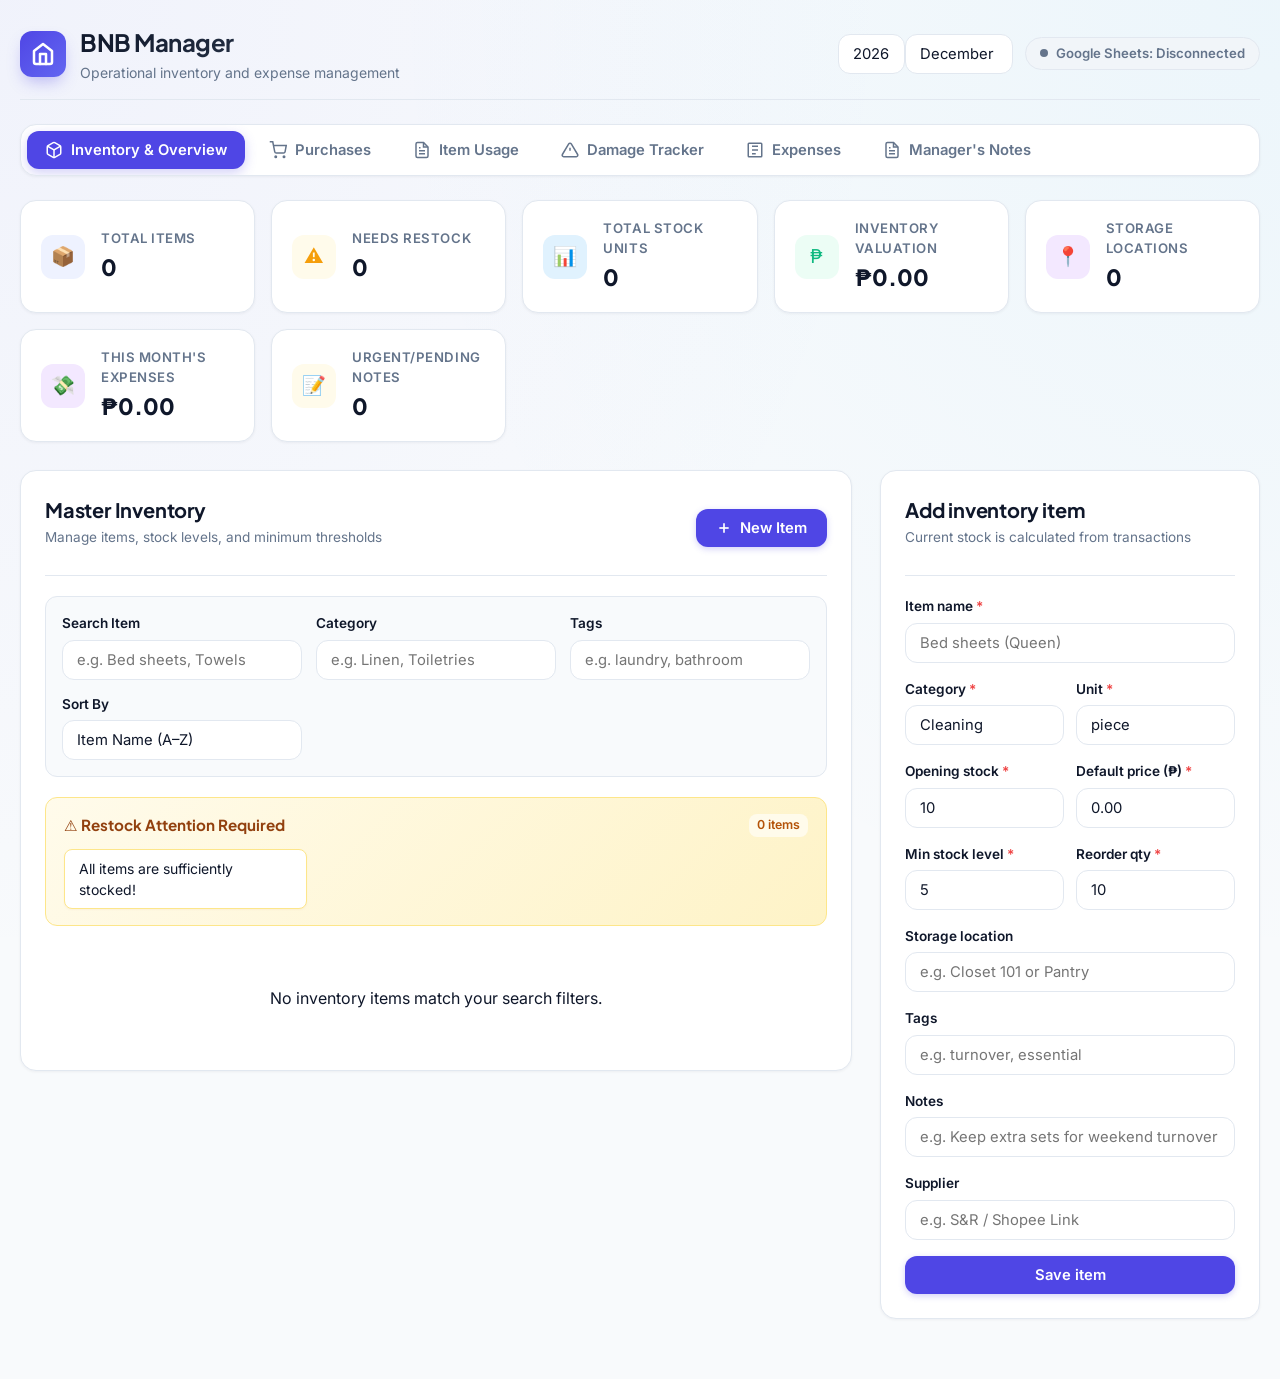
==== commit 3b0f2b97: "overall year-month filter, managers notes and inactive status" ====
--- a/index.html
+++ b/index.html
@@ -5,7 +5,7 @@
     <meta name="viewport" content="width=device-width, initial-scale=1.0" />
     <meta http-equiv="Cache-Control" content="no-store, no-cache, must-revalidate, max-age=0" />
     <meta http-equiv="Pragma" content="no-cache" />
-    <title>BNB Inventory Manager - Bed & Breakfast Operations</title>
+    <title>BNB Manager - Bed & Breakfast Operations</title>
     <!-- Google Fonts -->
     <link rel="preconnect" href="https://fonts.googleapis.com" />
     <link rel="preconnect" href="https://fonts.gstatic.com" crossorigin />
@@ -25,23 +25,29 @@
             </svg>
           </div>
           <div>
-            <h1 class="brand-title">BNB Inventory Manager</h1>
-            <p class="brand-subtitle">Operational inventory & supply tracking</p>
+            <h1 class="brand-title">BNB Manager</h1>
+            <p class="brand-subtitle">Operational inventory and expense management</p>
           </div>
         </div>
 
         <div class="header-actions">
+          <div class="data-month-content"  >
+            <select class="styled-select year-select" id="data-year-select" title="Select the year of data to view.">
+            </select>
+            <select class="styled-select" id="data-month-select" title="Select the month of data to view.">
+            </select>
+          </div>
           <div id="sync-status-badge" class="sync-badge offline" title="Click to configure Google Sheets Sync">
             <span class="badge-dot"></span>
-            <span id="sync-status-text">Sheets: Disconnected</span>
-          </div>
-          <button type="button" id="open-sync-modal-btn" class="btn btn-secondary">
+            <span id="sync-status-text">Google Sheets: Disconnected</span>
+          </div>
+          <!-- <button type="button" id="open-sync-modal-btn" class="btn btn-secondary">
             <svg width="18" height="18" viewBox="0 0 24 24" fill="none" stroke="currentColor" stroke-width="2">
               <circle cx="12" cy="12" r="3"></circle>
               <path d="M19.4 15a1.65 1.65 0 0 0 .33 1.82l.06.06a2 2 0 0 1 0 2.83 2 2 0 0 1-2.83 0l-.06-.06a1.65 1.65 0 0 0-1.82-.33 1.65 1.65 0 0 0-1 1.51V21a2 2 0 0 1-2 2 2 2 0 0 1-2-2v-.09A1.65 1.65 0 0 0 9 19.4a1.65 1.65 0 0 0-1.82.33l-.06.06a2 2 0 0 1-2.83 0 2 2 0 0 1 0-2.83l.06-.06a1.65 1.65 0 0 0 .33-1.82 1.65 1.65 0 0 0-1.51-1H3a2 2 0 0 1-2-2 2 2 0 0 1 2-2h.09A1.65 1.65 0 0 0 4.6 9a1.65 1.65 0 0 0-.33-1.82l-.06-.06a2 2 0 0 1 0-2.83 2 2 0 0 1 2.83 0l.06.06a1.65 1.65 0 0 0 1.82.33H9a1.65 1.65 0 0 0 1-1.51V3a2 2 0 0 1 2-2 2 2 0 0 1 2 2v.09a1.65 1.65 0 0 0 1 1.51 1.65 1.65 0 0 0 1.82-.33l.06-.06a2 2 0 0 1 2.83 0 2 2 0 0 1 0 2.83l-.06.06a1.65 1.65 0 0 0-.33 1.82V9a1.65 1.65 0 0 0 1.51 1H21a2 2 0 0 1 2 2 2 2 0 0 1-2 2h-.09a1.65 1.65 0 0 0-1.51 1z"></path>
             </svg>
             Google Sync Settings
-          </button>
+          </button> -->
         </div>
       </header>
 
@@ -67,6 +73,10 @@
           <svg width="18" height="18" viewBox="0 0 24 24" fill="none" stroke="currentColor" stroke-width="2"><path d="M4 3h16a1 1 0 0 1 1 1v16a1 1 0 0 1-1 1H4a1 1 0 0 1-1-1V4a1 1 0 0 1 1-1z"></path><path d="M8 7h8"></path><path d="M8 12h8"></path><path d="M8 17h5"></path></svg>
           Expenses
         </button>
+        <button type="button" class="nav-tab" data-tab="tab-managers-notes" role="tab" aria-selected="false" aria-controls="tab-managers-notes">
+          <svg width="18" height="18" viewBox="0 0 24 24" fill="none" stroke="currentColor" stroke-width="2"><path d="M14 2H6a2 2 0 0 0-2 2v16a2 2 0 0 0 2 2h12a2 2 0 0 0 2-2V8z"></path><polyline points="14 2 14 8 20 8"></polyline><line x1="16" y1="13" x2="8" y2="13"></line><line x1="16" y1="17" x2="8" y2="17"></line><polyline points="10 9 9 9 8 9"></polyline></svg>
+          Manager's Notes
+        </button>
       </nav>
 
       <!-- Dashboard Stats Header -->
@@ -130,7 +140,7 @@
               </div>
             </details> -->
             
-            <details class="low-stock-card">
+            <details class="low-stock-card" open>
               <summary class="card-header">
                 <h3>⚠️ Restock Attention Required</h3>
                 <span id="low-stock-count-badge" class="chip chip-warning">0 items</span>
@@ -145,7 +155,7 @@
           <aside class="panel side-panel">
             <div class="panel-header">
               <div>
-                <h2 id="form-title">Add inventory item</h2>
+                <h2 id="form-title">Add New Item</h2>
                 <p class="panel-subtitle">Current stock is calculated from transactions</p>
               </div>
               <button type="button" id="cancel-edit" class="btn btn-ghost btn-sm hidden">Cancel edit</button>
@@ -454,6 +464,59 @@
               </div>
 
               <button type="submit" id="expense-submit-btn" class="btn btn-primary btn-full">Save Expense</button>
+            </form>
+          </aside>
+        </div>
+      </section>
+
+      <section id="tab-managers-notes" class="tab-panel" role="tabpanel">
+        <div class="content-grid">
+          <div class="panel main-panel">
+            <div class="panel-header">
+              <div>
+                <h2>Manager's Notes</h2>
+                <p class="panel-subtitle">Track daily follow-ups, room issues, and manager priorities</p>
+              </div>
+            </div>
+            <div id="manager-notes-list" class="transaction-grid"></div>
+          </div>
+
+          <aside class="panel side-panel">
+            <div class="panel-header">
+              <div>
+                <h2 id="manager-notes-form-title">Add Manager Note</h2>
+                <p class="panel-subtitle">Log notes with status tracking</p>
+              </div>
+              <button type="button" id="cancel-manager-notes-edit" class="btn btn-ghost btn-sm hidden">Cancel edit</button>
+            </div>
+            <form id="manager-notes-form" class="styled-form">
+              <div class="input-group">
+                <label for="manager-note-date">Date <span class="required">*</span></label>
+                <input type="date" id="manager-note-date" name="date" required />
+              </div>
+
+              <div class="input-group">
+                <label for="manager-note-notes">Notes <span class="required">*</span></label>
+                <textarea id="manager-note-notes" name="notes" rows="5" placeholder="Enter the manager note or follow-up here..." required></textarea>
+              </div>
+
+              <div class="form-row">
+                <div class="input-group">
+                  <label for="manager-note-room">Room</label>
+                  <input type="text" id="manager-note-room" name="room" placeholder="e.g. Room 201" />
+                </div>
+                <div class="input-group">
+                  <label for="manager-note-status">Status</label>
+                  <select id="manager-note-status" name="status" class="styled-select">
+                    <option value="Urgent">Urgent</option>
+                    <option value="Pending">Pending</option>
+                    <option value="Dismissed">Dismissed</option>
+                    <option value="Completed">Completed</option>
+                  </select>
+                </div>
+              </div>
+
+              <button type="submit" id="manager-notes-submit-btn" class="btn btn-primary btn-full">Save Note</button>
             </form>
           </aside>
         </div>
--- a/styles.css
+++ b/styles.css
@@ -29,6 +29,9 @@
   --danger-light: #fef2f2;
   --danger-border: #fecaca;
 
+  --disabled-light: #bcc1c7;
+  --disabled-border: #a3aaab;
+
   --surface-bg: #f8fafc;
   --card-bg: #ffffff;
   --border-color: #e2e8f0;
@@ -420,6 +423,7 @@
 .styled-form input[type="date"],
 .styled-form input[type="search"],
 .styled-form select,
+.styled-form textarea,
 .filter-row select,
 .filter-row input {
   width: 100%;
@@ -435,17 +439,43 @@
 
 .styled-form input:focus,
 .styled-form select:focus,
+.styled-form textarea:focus,
 .filter-row input:focus {
   border-color: var(--border-focus);
   box-shadow: 0 0 0 3px rgba(99, 102, 241, 0.15);
 }
+.data-month-content {
+  display: flex;
+}
+
+.data-month-content select {
+  width: 100%;
+  padding: 10px 14px;
+  border: 1px solid var(--border-color);
+  border-radius: var(--radius-md);
+  background: #ffffff;
+  color: var(--text-main);
+  font-size: 0.925rem;
+  transition: var(--transition-fast);
+  outline: none;
+}
+
 
 .styled-select {
   appearance: none;
   background-image: url("data:image/svg+xml,%3Csvg xmlns='http://www.w3.org/2000/svg' width='16' height='16' viewBox='0 0 24 24' fill='none' stroke='%64748b' stroke-width='2'%3E%3Cpolyline points='6 9 12 15 18 9'%3E%3C/polyline%3E%3C/svg%3E");
   background-repeat: no-repeat;
   background-position: right 14px center;
-  padding-right: 40px !important;
+  /* padding-right: 40px !important; */
+}
+
+.styled-select.year-select {
+  appearance: none;
+  width: 67px;
+  background-image: url("data:image/svg+xml,%3Csvg xmlns='http://www.w3.org/2000/svg' width='16' height='16' viewBox='0 0 24 24' fill='none' stroke='%64748b' stroke-width='2'%3E%3Cpolyline points='6 9 12 15 18 9'%3E%3C/polyline%3E%3C/svg%3E");
+  background-repeat: no-repeat;
+  background-position: right 14px center;
+  /* padding-right: 40px !important; */
 }
 
 /* Buttons */
@@ -497,6 +527,46 @@
 
 .btn-secondary:hover {
   background: #ec76d8;
+}
+
+.btn-status-urgent {
+  background: var(--danger-light);
+  color: #991b1b;
+  border: 1px solid var(--danger-border);
+}
+
+.btn-status-urgent:hover {
+  background: #fee2e2;
+}
+
+.btn-status-pending {
+  background: var(--warning-light);
+  color: #92400e;
+  border: 1px solid var(--warning-border);
+}
+
+.btn-status-pending:hover {
+  background: #fef3c7;
+}
+
+.btn-status-completed {
+  background: var(--success-light);
+  color: #065f46;
+  border: 1px solid var(--success-border);
+}
+
+.btn-status-completed:hover {
+  background: #d1fae5;
+}
+
+.btn-status-dismissed {
+  background: var(--disabled-light);
+  color: #504b4b;
+  border: 1px solid var(--disabled-border);
+}
+
+.btn-status-dismissed:hover {
+  background: #e2e8f0;
 }
 
 .btn-ghost {
@@ -590,6 +660,9 @@
 .badge.out-of-stock { background: var(--danger-light); color: #991b1b; border: 1px solid var(--danger-border); }
 .badge.paid { background: var(--success-light); color: #065f46; border: 1px solid var(--success-border); }
 .badge.pending { background: var(--warning-light); color: #92400e; border: 1px solid var(--warning-border); }
+.badge.warning { background: var(--danger-light); color: #991b1b; border: 1px solid var(--danger-border); }
+.badge.dismissed { background: var(--disabled-light); color: #504b4b; border: 1px solid var(--disabled-border); }
+.badge.inactive { background: var(--disabled-light); color: #504b4b; border: 1px solid var(--disabled-border); }
 
 .chip {
   display: inline-block;
@@ -644,6 +717,40 @@
   margin-top: auto;
   padding-top: 8px;
   border-top: 1px solid var(--border-color);
+}
+
+.card-actions .btn[data-action="set-manager-note-status"] {
+  border: 1px solid var(--border-color);
+  background: #f8fafc;
+  color: var(--text-main);
+}
+
+.card-actions .btn[data-action="set-manager-note-status"][data-status="Urgent"] {
+  background: var(--danger-light);
+  color: #991b1b;
+  border-color: var(--danger-border);
+}
+
+.card-actions .btn[data-action="set-manager-note-status"][data-status="Pending"] {
+  background: var(--warning-light);
+  color: #92400e;
+  border-color: var(--warning-border);
+}
+
+.card-actions .btn[data-action="set-manager-note-status"][data-status="Completed"] {
+  background: var(--success-light);
+  color: #065f46;
+  border-color: var(--success-border);
+}
+
+.card-actions .btn[data-action="set-manager-note-status"][data-status="Dismissed"] {
+  background: var(--disabled-light);
+  color: #504b4b;
+  border-color: var(--disabled-border);
+}
+
+.card-actions .btn[data-action="set-manager-note-status"]:hover {
+  transform: translateY(-1px);
 }
 
 /* Modal Dialog */
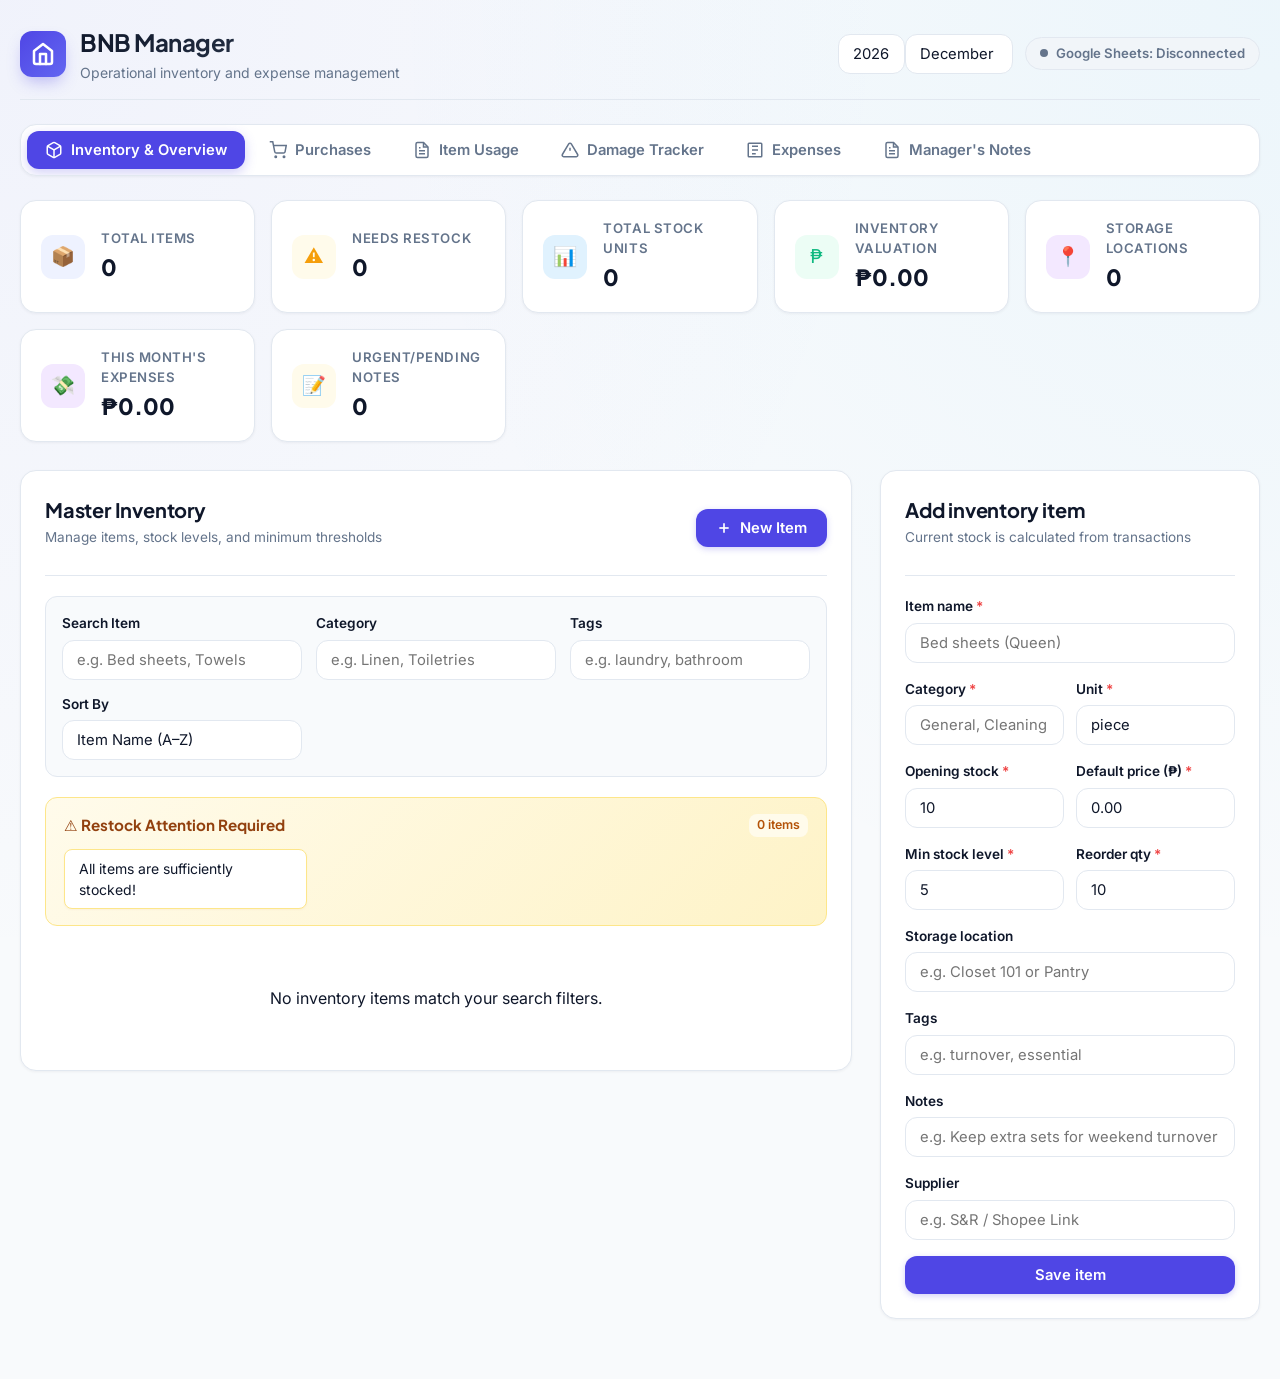
==== commit 1fd63b45: "fixed supplier and low stock status size" ====
--- a/index.html
+++ b/index.html
@@ -123,24 +123,8 @@
                 </div>
               </div>
             </div>
-
-            <!-- Low Stock Banner Widget -->
-            <!-- <details id="low-stock-widget" class="low-stock-widget" open>
-              <summary>
-                <span>Low Stock Items</span>
-                <span class="low-stock-icon">⚠️</span>
-                <span id="low-stock-count-badge-summary" class="chip chip-warning">0 items</span>
-              </summary>
-              <div class="low-stock-card">
-                <div class="card-header">
-                  <h3>⚠️ Restock Attention Required</h3>
-                  <span id="low-stock-count-badge" class="chip chip-warning">0 items</span>
-                </div>
-                <ul id="low-stock-list" class="low-stock-list"></ul>
-              </div>
-            </details> -->
             
-            <details class="low-stock-card" open>
+            <details class="low-stock-card" id="low-stock-card-view" open>
               <summary class="card-header">
                 <h3>⚠️ Restock Attention Required</h3>
                 <span id="low-stock-count-badge" class="chip chip-warning">0 items</span>
@@ -169,7 +153,7 @@
               <div class="form-row">
                 <div class="input-group">
                   <label for="item-category-input">Category <span class="required">*</span></label>
-                  <input type="text" id="item-category-input" name="category" value="Cleaning" required />
+                  <input type="text" id="item-category-input" name="category" placeholder="General, Cleaning" required />
                 </div>
                 <div class="input-group">
                   <label for="item-unit-input">Unit <span class="required">*</span></label>
@@ -476,6 +460,28 @@
               <div>
                 <h2>Manager's Notes</h2>
                 <p class="panel-subtitle">Track daily follow-ups, room issues, and manager priorities</p>
+              </div>
+            </div>
+            <div class="filter-card">
+              <div class="filter-row">
+                <div class="input-group">
+                  <label for="manager-notes-date-from">Date From</label>
+                  <input type="date" id="manager-notes-date-from" />
+                </div>
+                <div class="input-group">
+                  <label for="manager-notes-date-to">Date To</label>
+                  <input type="date" id="manager-notes-date-to" />
+                </div>
+                <div class="input-group">
+                  <label for="manager-notes-status-filter">Status</label>
+                  <select id="manager-notes-status-filter" class="styled-select">
+                    <option value="all">All Statuses</option>
+                    <option value="Urgent">Urgent</option>
+                    <option value="Pending">Pending</option>
+                    <option value="Dismissed">Dismissed</option>
+                    <option value="Completed">Completed</option>
+                  </select>
+                </div>
               </div>
             </div>
             <div id="manager-notes-list" class="transaction-grid"></div>
--- a/styles.css
+++ b/styles.css
@@ -652,7 +652,8 @@
   font-size: 0.775rem;
   font-weight: 700;
   text-transform: uppercase;
-  letter-spacing: 0.03em;
+  text-align: center;
+  letter-spacing: 0.03em; 
 }
 
 .badge.in-stock { background: var(--success-light); color: #065f46; border: 1px solid var(--success-border); }
@@ -663,6 +664,12 @@
 .badge.warning { background: var(--danger-light); color: #991b1b; border: 1px solid var(--danger-border); }
 .badge.dismissed { background: var(--disabled-light); color: #504b4b; border: 1px solid var(--disabled-border); }
 .badge.inactive { background: var(--disabled-light); color: #504b4b; border: 1px solid var(--disabled-border); }
+
+.badge.in-stock.date,
+.badge.out-of-stock.date,
+.badge.low-stock.date{
+  min-width: 125px;
+}
 
 .chip {
   display: inline-block;
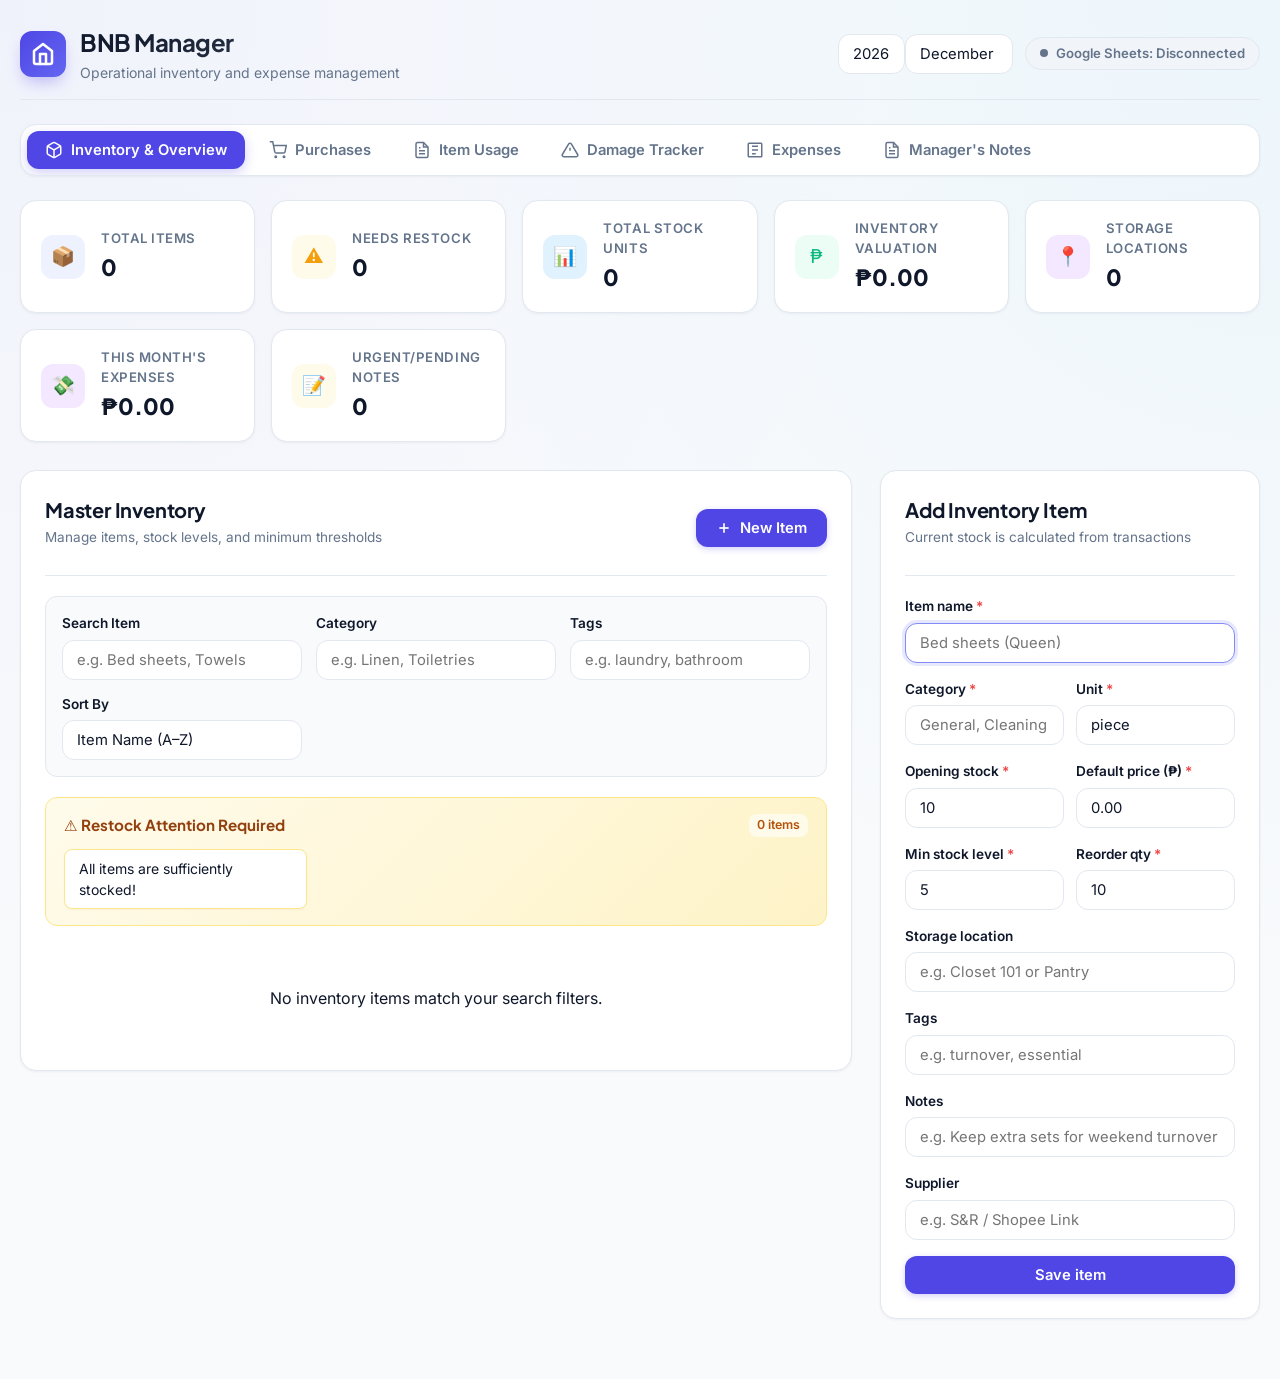
==== commit 3fc6ff1d: "restock item view and add item button on other panels" ====
--- a/index.html
+++ b/index.html
@@ -218,6 +218,10 @@
                 <h2>Purchase History</h2>
                 <p class="panel-subtitle">Log of restocks & purchase transactions</p>
               </div>
+              <button type="button" id="trigger-add-purchase-btn" class="btn btn-primary">
+                <svg width="16" height="16" viewBox="0 0 24 24" fill="none" stroke="currentColor" stroke-width="2.5"><line x1="12" y1="5" x2="12" y2="19"></line><line x1="5" y1="12" x2="19" y2="12"></line></svg>
+                New Purchase
+              </button>
             </div>
             <div id="purchase-list" class="transaction-grid"></div>
           </div>
@@ -282,6 +286,10 @@
                 <h2>Usage History</h2>
                 <p class="panel-subtitle">Supplies consumed across rooms and turnover</p>
               </div>
+              <button type="button" id="trigger-add-usage-btn" class="btn btn-primary">
+                <svg width="16" height="16" viewBox="0 0 24 24" fill="none" stroke="currentColor" stroke-width="2.5"><line x1="12" y1="5" x2="12" y2="19"></line><line x1="5" y1="12" x2="19" y2="12"></line></svg>
+                New Usage
+              </button>              
             </div>
             <div id="usage-list" class="transaction-grid"></div>
           </div>
@@ -341,6 +349,10 @@
                 <h2>Damage & Loss Records</h2>
                 <p class="panel-subtitle">Log of damaged or retired supplies</p>
               </div>
+              <button type="button" id="trigger-add-damage-btn" class="btn btn-primary">
+                <svg width="16" height="16" viewBox="0 0 24 24" fill="none" stroke="currentColor" stroke-width="2.5"><line x1="12" y1="5" x2="12" y2="19"></line><line x1="5" y1="12" x2="19" y2="12"></line></svg>
+                New Record
+              </button>    
             </div>
             <div id="damage-list" class="transaction-grid"></div>
           </div>
@@ -394,6 +406,10 @@
                 <h2>Expense Tracker</h2>
                 <p class="panel-subtitle">Track business expenses and payment status</p>
               </div>
+              <button type="button" id="trigger-add-expense-btn" class="btn btn-primary">
+                <svg width="16" height="16" viewBox="0 0 24 24" fill="none" stroke="currentColor" stroke-width="2.5"><line x1="12" y1="5" x2="12" y2="19"></line><line x1="5" y1="12" x2="19" y2="12"></line></svg>
+                New Expense
+              </button>  
             </div>
             <div id="expense-list" class="transaction-grid"></div>
           </div>
@@ -461,6 +477,10 @@
                 <h2>Manager's Notes</h2>
                 <p class="panel-subtitle">Track daily follow-ups, room issues, and manager priorities</p>
               </div>
+              <button type="button" id="trigger-add-note-btn" class="btn btn-primary">
+                <svg width="16" height="16" viewBox="0 0 24 24" fill="none" stroke="currentColor" stroke-width="2.5"><line x1="12" y1="5" x2="12" y2="19"></line><line x1="5" y1="12" x2="19" y2="12"></line></svg>
+                New Note
+              </button>    
             </div>
             <div class="filter-card">
               <div class="filter-row">
--- a/styles.css
+++ b/styles.css
@@ -388,6 +388,19 @@
   justify-content: space-between;
   font-size: 0.875rem;
   box-shadow: 0 1px 2px rgba(180, 83, 9, 0.05);
+}
+
+.low-stock-item {
+  cursor: pointer;
+  transition: transform 0.15s ease, background-color 0.15s ease, border-color 0.15s ease;
+}
+
+.low-stock-item:hover,
+.low-stock-item:focus-visible {
+  background-color: #fef3c7;
+  border-color: #fcd34d;
+  outline: none;
+  transform: translateY(-1px);
 }
 
 /* Forms & Inputs */
@@ -629,6 +642,15 @@
 .transaction-card:hover {
   border-color: #cbd5e1;
   box-shadow: var(--shadow-md);
+}
+
+.inventory-card.highlighted {
+  border-color: #f59e0b;
+  box-shadow: 0 0 0 4px rgba(245, 158, 11, 0.15);
+}
+
+.inventory-card.highlighted .card-title {
+  color: #92400e;
 }
 
 .card-top {
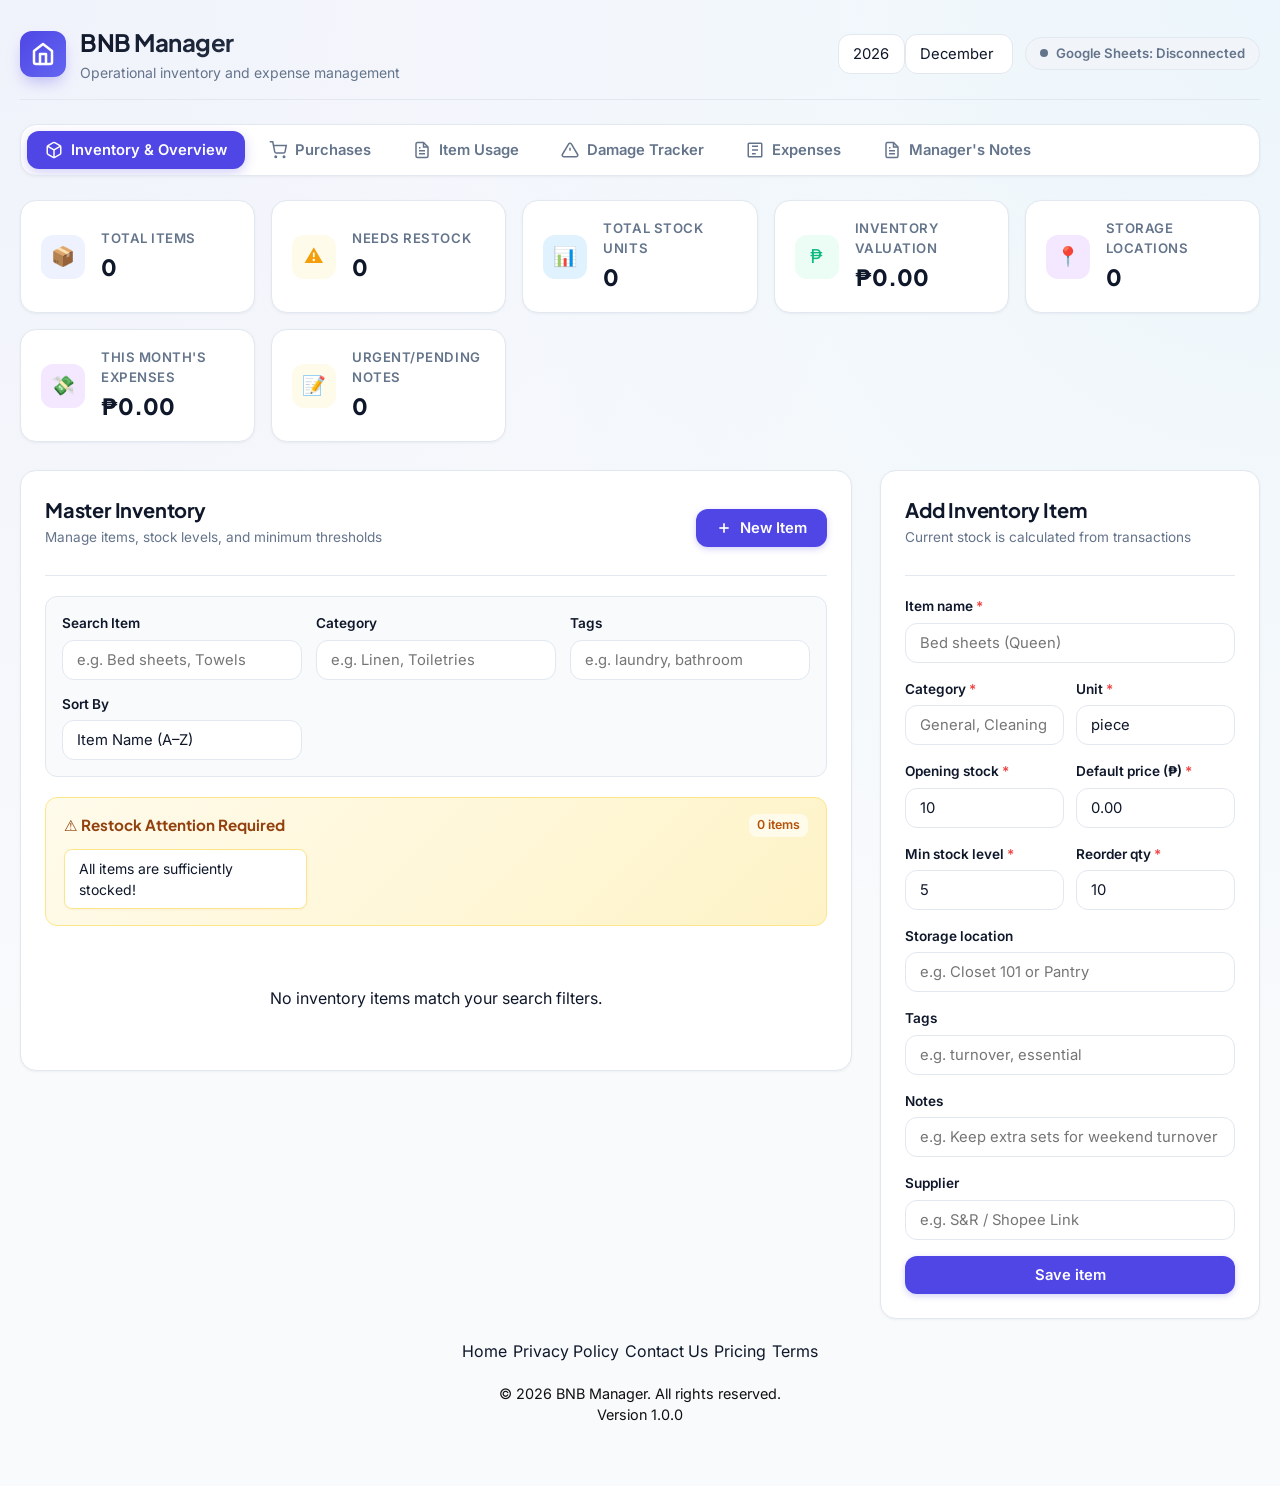
==== commit 2abfb12f: "support pages, restock link and top button" ====
--- a/index.html
+++ b/index.html
@@ -17,7 +17,7 @@
     <div class="app-shell">
       <!-- Top Navigation & Header -->
       <header class="app-header">
-        <div class="brand">
+        <div class="brand" onclick="window.location.href='/'" style="cursor: pointer;">
           <div class="brand-icon">
             <svg width="24" height="24" viewBox="0 0 24 24" fill="none" stroke="currentColor" stroke-width="2.5" stroke-linecap="round" stroke-linejoin="round">
               <path d="m3 9 9-7 9 7v11a2 2 0 0 1-2 2H5a2 2 0 0 1-2-2z"></path>
@@ -29,6 +29,8 @@
             <p class="brand-subtitle">Operational inventory and expense management</p>
           </div>
         </div>
+        <div id="top-anchor"></div>
+        <button id="floating-btn" class="hidden-btn">↑ Top</button>
 
         <div class="header-actions">
           <div class="data-month-content"  >
@@ -50,504 +52,513 @@
           </button> -->
         </div>
       </header>
-
-      <!-- Main Navigation Tabs -->
-      <nav class="nav-tabs" role="tablist" aria-label="Application Navigation">
-        <button type="button" class="nav-tab active" data-tab="tab-inventory" role="tab" aria-selected="true" aria-controls="tab-inventory">
-          <svg width="18" height="18" viewBox="0 0 24 24" fill="none" stroke="currentColor" stroke-width="2"><path d="M21 16V8a2 2 0 0 0-1-1.73l-7-4a2 2 0 0 0-2 0l-7 4A2 2 0 0 0 3 8v8a2 2 0 0 0 1 1.73l7 4a2 2 0 0 0 2 0l7-4A2 2 0 0 0 21 16z"></path><polyline points="3.27 6.96 12 12.01 20.73 6.96"></polyline><line x1="12" y1="22.08" x2="12" y2="12"></line></svg>
-          Inventory & Overview
-        </button>
-        <button type="button" class="nav-tab" data-tab="tab-purchases" role="tab" aria-selected="false" aria-controls="tab-purchases">
-          <svg width="18" height="18" viewBox="0 0 24 24" fill="none" stroke="currentColor" stroke-width="2"><circle cx="9" cy="21" r="1"></circle><circle cx="20" cy="21" r="1"></circle><path d="M1 1h4l2.68 13.39a2 2 0 0 0 2 1.61h9.72a2 2 0 0 0 2-1.61L23 6H6"></path></svg>
-          Purchases
-        </button>
-        <button type="button" class="nav-tab" data-tab="tab-usage" role="tab" aria-selected="false" aria-controls="tab-usage">
-          <svg width="18" height="18" viewBox="0 0 24 24" fill="none" stroke="currentColor" stroke-width="2"><path d="M14 2H6a2 2 0 0 0-2 2v16a2 2 0 0 0 2 2h12a2 2 0 0 0 2-2V8z"></path><polyline points="14 2 14 8 20 8"></polyline><line x1="16" y1="13" x2="8" y2="13"></line><line x1="16" y1="17" x2="8" y2="17"></line><polyline points="10 9 9 9 8 9"></polyline></svg>
-          Item Usage
-        </button>
-        <button type="button" class="nav-tab" data-tab="tab-damage" role="tab" aria-selected="false" aria-controls="tab-damage">
-          <svg width="18" height="18" viewBox="0 0 24 24" fill="none" stroke="currentColor" stroke-width="2"><path d="M10.29 3.86L1.82 18a2 2 0 0 0 1.71 3h16.94a2 2 0 0 0 1.71-3L13.71 3.86a2 2 0 0 0-3.42 0z"></path><line x1="12" y1="9" x2="12" y2="13"></line><line x1="12" y1="17" x2="12.01" y2="17"></line></svg>
-          Damage Tracker
-        </button>
-        <button type="button" class="nav-tab" data-tab="tab-expenses" role="tab" aria-selected="false" aria-controls="tab-expenses">
-          <svg width="18" height="18" viewBox="0 0 24 24" fill="none" stroke="currentColor" stroke-width="2"><path d="M4 3h16a1 1 0 0 1 1 1v16a1 1 0 0 1-1 1H4a1 1 0 0 1-1-1V4a1 1 0 0 1 1-1z"></path><path d="M8 7h8"></path><path d="M8 12h8"></path><path d="M8 17h5"></path></svg>
-          Expenses
-        </button>
-        <button type="button" class="nav-tab" data-tab="tab-managers-notes" role="tab" aria-selected="false" aria-controls="tab-managers-notes">
-          <svg width="18" height="18" viewBox="0 0 24 24" fill="none" stroke="currentColor" stroke-width="2"><path d="M14 2H6a2 2 0 0 0-2 2v16a2 2 0 0 0 2 2h12a2 2 0 0 0 2-2V8z"></path><polyline points="14 2 14 8 20 8"></polyline><line x1="16" y1="13" x2="8" y2="13"></line><line x1="16" y1="17" x2="8" y2="17"></line><polyline points="10 9 9 9 8 9"></polyline></svg>
-          Manager's Notes
-        </button>
-      </nav>
-
-      <!-- Dashboard Stats Header -->
-      <div class="stats-banner">
-        <div id="stats" class="stats-grid"></div>
-      </div>
-
-      <!-- Tab Content 1: Inventory & Overview -->
-      <section id="tab-inventory" class="tab-panel active" role="tabpanel">
-        <div class="content-grid">
-          <div class="panel main-panel">
-            <div class="panel-header">
-              <div>
-                <h2>Master Inventory</h2>
-                <p class="panel-subtitle">Manage items, stock levels, and minimum thresholds</p>
-              </div>
-              <button type="button" id="trigger-add-item-btn" class="btn btn-primary">
-                <svg width="16" height="16" viewBox="0 0 24 24" fill="none" stroke="currentColor" stroke-width="2.5"><line x1="12" y1="5" x2="12" y2="19"></line><line x1="5" y1="12" x2="19" y2="12"></line></svg>
-                New Item
-              </button>
-            </div>
-
-            <!-- Filters -->
-            <div class="filter-card">
-              <div class="filter-row">
-                <div class="input-group">
-                  <label for="filter-name">Search Item</label>
-                  <input id="filter-name" type="search" placeholder="e.g. Bed sheets, Towels" />
-                </div>
-                <div class="input-group">
-                  <label for="filter-category">Category</label>
-                  <input id="filter-category" type="search" placeholder="e.g. Linen, Toiletries" />
-                </div>
-                <div class="input-group">
-                  <label for="filter-tags">Tags</label>
-                  <input id="filter-tags" type="search" placeholder="e.g. laundry, bathroom" />
-                </div>
-                <div class="input-group">
-                  <label for="filter-sort">Sort By</label>
-                  <select id="filter-sort" class="styled-select" >
-                    <option value="name-asc">Item Name (A–Z)</option>
-                    <option value="name-desc">Item Name (Z–A)</option>
-                  </select>
-                </div>
-              </div>
-            </div>
-            
-            <details class="low-stock-card" id="low-stock-card-view" open>
-              <summary class="card-header">
-                <h3>⚠️ Restock Attention Required</h3>
-                <span id="low-stock-count-badge" class="chip chip-warning">0 items</span>
-              </summary>
-              <ul id="low-stock-list" class="low-stock-list"></ul>
-            </details>
-            
-            <div id="inventory-list" class="inventory-grid"></div>
-          </div>
-
-          <!-- Aside: Add/Edit Item Form -->
-          <aside class="panel side-panel">
-            <div class="panel-header">
-              <div>
-                <h2 id="form-title">Add New Item</h2>
-                <p class="panel-subtitle">Current stock is calculated from transactions</p>
-              </div>
-              <button type="button" id="cancel-edit" class="btn btn-ghost btn-sm hidden">Cancel edit</button>
-            </div>
-            <form id="item-form" class="styled-form">
-              <div class="input-group">
-                <label for="item-name-input">Item name <span class="required">*</span></label>
-                <input type="text" id="item-name-input" name="name" placeholder="Bed sheets (Queen)" required />
-              </div>
-
-              <div class="form-row">
-                <div class="input-group">
-                  <label for="item-category-input">Category <span class="required">*</span></label>
-                  <input type="text" id="item-category-input" name="category" placeholder="General, Cleaning" required />
-                </div>
-                <div class="input-group">
-                  <label for="item-unit-input">Unit <span class="required">*</span></label>
-                  <input type="text" id="item-unit-input" name="unit" list="unit-options" value="piece" required />
-                </div>
-              </div>
-
-              <div class="form-row">
-                <div class="input-group">
-                  <label for="item-opening-input">Opening stock <span class="required">*</span></label>
-                  <input type="number" id="item-opening-input" name="openingStock" min="0" value="10" required />
-                </div>
-                <div class="input-group">
-                  <label for="item-price-input">Default price (₱) <span class="required">*</span></label>
-                  <input type="number" id="item-price-input" name="price" min="0" step="0.01" value="0.00" required />
-                </div>
-              </div>
-
-              <div class="form-row">
-                <div class="input-group">
-                  <label for="item-min-input">Min stock level <span class="required">*</span></label>
-                  <input type="number" id="item-min-input" name="minStock" min="0" value="5" required />
-                </div>
-                <div class="input-group">
-                  <label for="item-reorder-input">Reorder qty <span class="required">*</span></label>
-                  <input type="number" id="item-reorder-input" name="reorderQty" min="0" value="10" required />
-                </div>
-              </div>
-
-              <div class="input-group">
-                <label for="item-storage-input">Storage location</label>
-                <input type="text" id="item-storage-input" name="storage" placeholder="e.g. Closet 101 or Pantry" />
-              </div>
-
-              <div class="input-group">
-                <label for="item-tags-input">Tags</label>
-                <input type="text" id="item-tags-input" name="tags" placeholder="e.g. turnover, essential" />
-              </div>
-
-              <div class="input-group">
-                <label for="item-notes-input">Notes</label>
-                <input type="text" id="item-notes-input" name="notes" placeholder="e.g. Keep extra sets for weekend turnover" />
-              </div>
-
-              <div class="input-group">
-                <label for="item-supplier-input">Supplier</label>
-                <input type="text" id="item-supplier-input" name="supplier" placeholder="e.g. S&R / Shopee Link" />
-              </div>
-
-              <button type="submit" id="submit-item-btn" class="btn btn-primary btn-full">Save item</button>
-            </form>
-          </aside>
+      <section id="tab-app" class="app-tab-panel active" role="tabpanel">
+        <!-- App Navigation Tabs -->
+        <nav class="nav-tabs" role="tablist" aria-label="Application Navigation">
+          <button type="button" class="nav-tab active" data-tab="tab-inventory" role="tab" aria-selected="true" aria-controls="tab-inventory">
+            <svg width="18" height="18" viewBox="0 0 24 24" fill="none" stroke="currentColor" stroke-width="2"><path d="M21 16V8a2 2 0 0 0-1-1.73l-7-4a2 2 0 0 0-2 0l-7 4A2 2 0 0 0 3 8v8a2 2 0 0 0 1 1.73l7 4a2 2 0 0 0 2 0l7-4A2 2 0 0 0 21 16z"></path><polyline points="3.27 6.96 12 12.01 20.73 6.96"></polyline><line x1="12" y1="22.08" x2="12" y2="12"></line></svg>
+            Inventory & Overview
+          </button>
+          <button type="button" class="nav-tab" data-tab="tab-purchases" role="tab" aria-selected="false" aria-controls="tab-purchases">
+            <svg width="18" height="18" viewBox="0 0 24 24" fill="none" stroke="currentColor" stroke-width="2"><circle cx="9" cy="21" r="1"></circle><circle cx="20" cy="21" r="1"></circle><path d="M1 1h4l2.68 13.39a2 2 0 0 0 2 1.61h9.72a2 2 0 0 0 2-1.61L23 6H6"></path></svg>
+            Purchases
+          </button>
+          <button type="button" class="nav-tab" data-tab="tab-usage" role="tab" aria-selected="false" aria-controls="tab-usage">
+            <svg width="18" height="18" viewBox="0 0 24 24" fill="none" stroke="currentColor" stroke-width="2"><path d="M14 2H6a2 2 0 0 0-2 2v16a2 2 0 0 0 2 2h12a2 2 0 0 0 2-2V8z"></path><polyline points="14 2 14 8 20 8"></polyline><line x1="16" y1="13" x2="8" y2="13"></line><line x1="16" y1="17" x2="8" y2="17"></line><polyline points="10 9 9 9 8 9"></polyline></svg>
+            Item Usage
+          </button>
+          <button type="button" class="nav-tab" data-tab="tab-damage" role="tab" aria-selected="false" aria-controls="tab-damage">
+            <svg width="18" height="18" viewBox="0 0 24 24" fill="none" stroke="currentColor" stroke-width="2"><path d="M10.29 3.86L1.82 18a2 2 0 0 0 1.71 3h16.94a2 2 0 0 0 1.71-3L13.71 3.86a2 2 0 0 0-3.42 0z"></path><line x1="12" y1="9" x2="12" y2="13"></line><line x1="12" y1="17" x2="12.01" y2="17"></line></svg>
+            Damage Tracker
+          </button>
+          <button type="button" class="nav-tab" data-tab="tab-expenses" role="tab" aria-selected="false" aria-controls="tab-expenses">
+            <svg width="18" height="18" viewBox="0 0 24 24" fill="none" stroke="currentColor" stroke-width="2"><path d="M4 3h16a1 1 0 0 1 1 1v16a1 1 0 0 1-1 1H4a1 1 0 0 1-1-1V4a1 1 0 0 1 1-1z"></path><path d="M8 7h8"></path><path d="M8 12h8"></path><path d="M8 17h5"></path></svg>
+            Expenses
+          </button>
+          <button type="button" class="nav-tab" data-tab="tab-managers-notes" role="tab" aria-selected="false" aria-controls="tab-managers-notes">
+            <svg width="18" height="18" viewBox="0 0 24 24" fill="none" stroke="currentColor" stroke-width="2"><path d="M14 2H6a2 2 0 0 0-2 2v16a2 2 0 0 0 2 2h12a2 2 0 0 0 2-2V8z"></path><polyline points="14 2 14 8 20 8"></polyline><line x1="16" y1="13" x2="8" y2="13"></line><line x1="16" y1="17" x2="8" y2="17"></line><polyline points="10 9 9 9 8 9"></polyline></svg>
+            Manager's Notes
+          </button>
+        </nav>
+
+        <!-- Dashboard Stats Header -->
+        <div class="stats-banner">
+          <div id="stats" class="stats-grid"></div>
         </div>
-      </section>
-
-      <!-- Tab Content 2: Purchases -->
-      <section id="tab-purchases" class="tab-panel" role="tabpanel">
-        <div class="content-grid">
-          <div class="panel main-panel">
-            <div class="panel-header">
-              <div>
-                <h2>Purchase History</h2>
-                <p class="panel-subtitle">Log of restocks & purchase transactions</p>
-              </div>
-              <button type="button" id="trigger-add-purchase-btn" class="btn btn-primary">
-                <svg width="16" height="16" viewBox="0 0 24 24" fill="none" stroke="currentColor" stroke-width="2.5"><line x1="12" y1="5" x2="12" y2="19"></line><line x1="5" y1="12" x2="19" y2="12"></line></svg>
-                New Purchase
-              </button>
-            </div>
-            <div id="purchase-list" class="transaction-grid"></div>
-          </div>
-
-          <aside class="panel side-panel">
-            <div class="panel-header">
-              <div>
-                <h2 id="purchase-form-title">Record Purchase</h2>
-                <p class="panel-subtitle">Adds stock to Master Inventory</p>
-              </div>
-              <button type="button" id="cancel-purchase-edit" class="btn btn-ghost btn-sm hidden">Cancel edit</button>
-            </div>
-            <form id="purchase-form" class="styled-form">
-              <div class="input-group">
-                <label for="purchase-date">Date <span class="required">*</span></label>
-                <input type="date" id="purchase-date" name="date" required />
-              </div>
-
-              <div class="input-group">
-                <label for="purchase-item-select">Select Item <span class="required">*</span></label>
-                <select id="purchase-item-select" name="itemId" class="styled-select" required></select>
-              </div>
-
-              <div class="form-row">
-                <div class="input-group">
-                  <label for="purchase-unit">Unit <span class="required">*</span></label>
-                  <input type="text" id="purchase-unit" name="unit" list="unit-options" placeholder="sets / bottles" required />
-                </div>
-                <div class="input-group">
-                  <label for="purchase-qty">Quantity <span class="required">*</span></label>
-                  <input type="number" id="purchase-qty" name="quantity" min="1" value="1" required />
-                </div>
-              </div>
-
-              <div class="input-group">
-                <label for="purchase-cost">Cost per item (₱) <span class="required">*</span></label>
-                <input type="number" id="purchase-cost" name="cost" min="0" step="0.01" value="0.00" required />
-              </div>
-
-              <div class="input-group">
-                <label for="purchase-note">Note</label>
-                <input type="text" id="purchase-note" name="note" placeholder="Notes" />
-              </div>
-
-              <div class="input-group">
-                <label for="purchase-supplier">Supplier</label>
-                <input type="text" id="purchase-supplier" name="supplier" placeholder="Supplier Info / Shopee Link" />
-              </div>
-
-              <button type="submit" id="purchase-submit-btn" class="btn btn-primary btn-full">Record Purchase</button>
-            </form>
-          </aside>
-        </div>
-      </section>
-
-      <!-- Tab Content 3: Item Usage -->
-      <section id="tab-usage" class="tab-panel" role="tabpanel">
-        <div class="content-grid">
-          <div class="panel main-panel">
-            <div class="panel-header">
-              <div>
-                <h2>Usage History</h2>
-                <p class="panel-subtitle">Supplies consumed across rooms and turnover</p>
-              </div>
-              <button type="button" id="trigger-add-usage-btn" class="btn btn-primary">
-                <svg width="16" height="16" viewBox="0 0 24 24" fill="none" stroke="currentColor" stroke-width="2.5"><line x1="12" y1="5" x2="12" y2="19"></line><line x1="5" y1="12" x2="19" y2="12"></line></svg>
-                New Usage
-              </button>              
-            </div>
-            <div id="usage-list" class="transaction-grid"></div>
-          </div>
-
-          <aside class="panel side-panel">
-            <div class="panel-header">
-              <div>
-                <h2 id="usage-form-title">Record Usage</h2>
-                <p class="panel-subtitle">Deducts stock from Master Inventory</p>
-              </div>
-              <button type="button" id="cancel-usage-edit" class="btn btn-ghost btn-sm hidden">Cancel edit</button>
-            </div>
-            <form id="usage-form" class="styled-form">
-              <div class="input-group">
-                <label for="usage-date">Date <span class="required">*</span></label>
-                <input type="date" id="usage-date" name="date" required />
-              </div>
-
-              <div class="input-group">
-                <label for="usage-item-select">Select Item <span class="required">*</span></label>
-                <select id="usage-item-select" name="itemId" class="styled-select" required></select>
-              </div>
-
-              <div class="form-row">
-                <div class="input-group">
-                  <label for="usage-unit">Unit <span class="required">*</span></label>
-                  <input type="text" id="usage-unit" name="unit" list="unit-options" placeholder="sets / bottles" required />
-                </div>
-                <div class="input-group">
-                  <label for="usage-qty">Quantity used <span class="required">*</span></label>
-                  <input type="number" id="usage-qty" name="quantity" min="1" value="1" required />
-                </div>
-              </div>
-
-              <div class="input-group">
-                <label for="usage-room">Room / Location</label>
-                <input type="text" id="usage-room" name="room" placeholder="e.g. Room 201 or Master Suite" />
-              </div>
-
-              <div class="input-group">
-                <label for="usage-note">Note</label>
-                <input type="text" id="usage-note" name="note" placeholder="Turnover details or guest request" />
-              </div>
-
-              <button type="submit" id="usage-submit-btn" class="btn btn-primary btn-full">Record Usage</button>
-            </form>
-          </aside>
-        </div>
-      </section>
-
-      <!-- Tab Content 4: Damage Tracker -->
-      <section id="tab-damage" class="tab-panel" role="tabpanel">
-        <div class="content-grid">
-          <div class="panel main-panel">
-            <div class="panel-header">
-              <div>
-                <h2>Damage & Loss Records</h2>
-                <p class="panel-subtitle">Log of damaged or retired supplies</p>
-              </div>
-              <button type="button" id="trigger-add-damage-btn" class="btn btn-primary">
-                <svg width="16" height="16" viewBox="0 0 24 24" fill="none" stroke="currentColor" stroke-width="2.5"><line x1="12" y1="5" x2="12" y2="19"></line><line x1="5" y1="12" x2="19" y2="12"></line></svg>
-                New Record
-              </button>    
-            </div>
-            <div id="damage-list" class="transaction-grid"></div>
-          </div>
-
-          <aside class="panel side-panel">
-            <div class="panel-header">
-              <div>
-                <h2 id="damage-form-title">Record Damage</h2>
-                <p class="panel-subtitle">Deducts stock from Master Inventory</p>
-              </div>
-              <button type="button" id="cancel-damage-edit" class="btn btn-ghost btn-sm hidden">Cancel edit</button>
-            </div>
-            <form id="damage-form" class="styled-form">
-              <div class="input-group">
-                <label for="damage-date">Date <span class="required">*</span></label>
-                <input type="date" id="damage-date" name="date" required />
-              </div>
-
-              <div class="input-group">
-                <label for="damage-item-select">Select Item <span class="required">*</span></label>
-                <select id="damage-item-select" name="itemId" class="styled-select" required></select>
-              </div>
-
-              <div class="input-group">
-                <label for="damage-qty">Quantity damaged <span class="required">*</span></label>
-                <input type="number" id="damage-qty" name="quantity" min="1" value="1" required />
-              </div>
-
-              <div class="input-group">
-                <label for="damage-location">Location</label>
-                <input type="text" id="damage-location" name="location" placeholder="e.g. Room 102 or Laundry" />
-              </div>
-
-              <div class="input-group">
-                <label for="damage-description">Description of damage</label>
-                <input type="text" id="damage-description" name="description" placeholder="e.g. Stained during guest stay" />
-              </div>
-
-              <button type="submit" id="damage-submit-btn" class="btn btn-primary btn-full">Record Damage</button>
-            </form>
-          </aside>
-        </div>
-      </section>
-
-      <!-- Tab Content 5: Expense Tracker -->
-      <section id="tab-expenses" class="tab-panel" role="tabpanel">
-        <div class="content-grid">
-          <div class="panel main-panel">
-            <div class="panel-header">
-              <div>
-                <h2>Expense Tracker</h2>
-                <p class="panel-subtitle">Track business expenses and payment status</p>
-              </div>
-              <button type="button" id="trigger-add-expense-btn" class="btn btn-primary">
-                <svg width="16" height="16" viewBox="0 0 24 24" fill="none" stroke="currentColor" stroke-width="2.5"><line x1="12" y1="5" x2="12" y2="19"></line><line x1="5" y1="12" x2="19" y2="12"></line></svg>
-                New Expense
-              </button>  
-            </div>
-            <div id="expense-list" class="transaction-grid"></div>
-          </div>
-
-          <aside class="panel side-panel">
-            <div class="panel-header">
-              <div>
-                <h2 id="expense-form-title">Log Expense</h2>
-                <p class="panel-subtitle">Capture bills, supplies, and operating costs</p>
-              </div>
-              <button type="button" id="cancel-expense-edit" class="btn btn-ghost btn-sm hidden">Cancel edit</button>
-            </div>
-            <form id="expense-form" class="styled-form">
-              <div class="input-group">
-                <label for="expense-date">Date <span class="required">*</span></label>
-                <input type="date" id="expense-date" name="date" required />
-              </div>
-
-              <div class="input-group">
-                <label for="expense-type">Expense Type <span class="required">*</span></label>
-                <input type="text" id="expense-type" name="type" list="expense-type-options" placeholder="e.g. Supplies or Electricity Bill" required />
-              </div>
-
-              <div class="form-row">
-                <div class="input-group">
-                  <label for="expense-amount">Amount (₱) <span class="required">*</span></label>
-                  <input type="number" id="expense-amount" name="amount" min="0" step="0.01" value="0.00" required />
-                </div>
-                <div class="input-group">
-                  <label for="expense-status">Status</label>
-                  <select id="expense-status" name="status" class="styled-select">
-                    <option value="Pending">Pending</option>
-                    <option value="Paid">Paid</option>
-                  </select>
-                </div>
-              </div>
-
-              <div class="form-row">
-                <div class="input-group">
-                  <label for="expense-mode">Mode of Payment</label>
-                  <input type="text" id="expense-mode" name="modeOfPayment" list="expense-mode-options" placeholder="Cash, GCash, Bank Transfer" />
-                </div>
-                <div class="input-group">
-                  <label for="expense-tag">Tag</label>
-                  <input type="text" id="expense-tag" name="tag" placeholder="e.g. Operations, Housekeeping" />
-                </div>
-              </div>
-
-              <div class="input-group">
-                <label for="expense-notes">Notes</label>
-                <input type="text" id="expense-notes" name="notes" placeholder="e.g. Monthly utility bill" />
-              </div>
-
-              <button type="submit" id="expense-submit-btn" class="btn btn-primary btn-full">Save Expense</button>
-            </form>
-          </aside>
-        </div>
-      </section>
-
-      <section id="tab-managers-notes" class="tab-panel" role="tabpanel">
-        <div class="content-grid">
-          <div class="panel main-panel">
-            <div class="panel-header">
-              <div>
-                <h2>Manager's Notes</h2>
-                <p class="panel-subtitle">Track daily follow-ups, room issues, and manager priorities</p>
-              </div>
-              <button type="button" id="trigger-add-note-btn" class="btn btn-primary">
-                <svg width="16" height="16" viewBox="0 0 24 24" fill="none" stroke="currentColor" stroke-width="2.5"><line x1="12" y1="5" x2="12" y2="19"></line><line x1="5" y1="12" x2="19" y2="12"></line></svg>
-                New Note
-              </button>    
-            </div>
-            <div class="filter-card">
-              <div class="filter-row">
-                <div class="input-group">
-                  <label for="manager-notes-date-from">Date From</label>
-                  <input type="date" id="manager-notes-date-from" />
-                </div>
-                <div class="input-group">
-                  <label for="manager-notes-date-to">Date To</label>
-                  <input type="date" id="manager-notes-date-to" />
-                </div>
-                <div class="input-group">
-                  <label for="manager-notes-status-filter">Status</label>
-                  <select id="manager-notes-status-filter" class="styled-select">
-                    <option value="all">All Statuses</option>
-                    <option value="Urgent">Urgent</option>
-                    <option value="Pending">Pending</option>
-                    <option value="Dismissed">Dismissed</option>
-                    <option value="Completed">Completed</option>
-                  </select>
-                </div>
-              </div>
-            </div>
-            <div id="manager-notes-list" class="transaction-grid"></div>
-          </div>
-
-          <aside class="panel side-panel">
-            <div class="panel-header">
-              <div>
-                <h2 id="manager-notes-form-title">Add Manager Note</h2>
-                <p class="panel-subtitle">Log notes with status tracking</p>
-              </div>
-              <button type="button" id="cancel-manager-notes-edit" class="btn btn-ghost btn-sm hidden">Cancel edit</button>
-            </div>
-            <form id="manager-notes-form" class="styled-form">
-              <div class="input-group">
-                <label for="manager-note-date">Date <span class="required">*</span></label>
-                <input type="date" id="manager-note-date" name="date" required />
-              </div>
-
-              <div class="input-group">
-                <label for="manager-note-notes">Notes <span class="required">*</span></label>
-                <textarea id="manager-note-notes" name="notes" rows="5" placeholder="Enter the manager note or follow-up here..." required></textarea>
-              </div>
-
-              <div class="form-row">
-                <div class="input-group">
-                  <label for="manager-note-room">Room</label>
-                  <input type="text" id="manager-note-room" name="room" placeholder="e.g. Room 201" />
-                </div>
-                <div class="input-group">
-                  <label for="manager-note-status">Status</label>
-                  <select id="manager-note-status" name="status" class="styled-select">
-                    <option value="Urgent">Urgent</option>
-                    <option value="Pending">Pending</option>
-                    <option value="Dismissed">Dismissed</option>
-                    <option value="Completed">Completed</option>
-                  </select>
-                </div>
-              </div>
-
-              <button type="submit" id="manager-notes-submit-btn" class="btn btn-primary btn-full">Save Note</button>
-            </form>
-          </aside>
-        </div>
-      </section>
-    </div>
+
+        <!-- Tab Content 1: Inventory & Overview -->
+        <section id="tab-inventory" class="tab-panel active" role="tabpanel">
+          <div class="content-grid">
+            <div class="panel main-panel">
+              <div class="panel-header">
+                <div>
+                  <h2>Master Inventory</h2>
+                  <p class="panel-subtitle">Manage items, stock levels, and minimum thresholds</p>
+                </div>
+                <button type="button" id="trigger-add-item-btn" class="btn btn-primary">
+                  <svg width="16" height="16" viewBox="0 0 24 24" fill="none" stroke="currentColor" stroke-width="2.5"><line x1="12" y1="5" x2="12" y2="19"></line><line x1="5" y1="12" x2="19" y2="12"></line></svg>
+                  New Item
+                </button>
+              </div>
+
+              <!-- Filters -->
+              <div class="filter-card">
+                <div class="filter-row">
+                  <div class="input-group">
+                    <label for="filter-name">Search Item</label>
+                    <input id="filter-name" type="search" placeholder="e.g. Bed sheets, Towels" />
+                  </div>
+                  <div class="input-group">
+                    <label for="filter-category">Category</label>
+                    <input id="filter-category" type="search" placeholder="e.g. Linen, Toiletries" />
+                  </div>
+                  <div class="input-group">
+                    <label for="filter-tags">Tags</label>
+                    <input id="filter-tags" type="search" placeholder="e.g. laundry, bathroom" />
+                  </div>
+                  <div class="input-group">
+                    <label for="filter-sort">Sort By</label>
+                    <select id="filter-sort" class="styled-select" >
+                      <option value="name-asc">Item Name (A–Z)</option>
+                      <option value="name-desc">Item Name (Z–A)</option>
+                    </select>
+                  </div>
+                </div>
+              </div>
+              
+              <details class="low-stock-card" id="low-stock-card-view" open>
+                <summary class="card-header">
+                  <h3>⚠️ Restock Attention Required</h3>
+                  <span id="low-stock-count-badge" class="chip chip-warning">0 items</span>
+                </summary>
+                <ul id="low-stock-list" class="low-stock-list"></ul>
+              </details>
+              
+              <div id="inventory-list" class="inventory-grid"></div>
+            </div>
+
+            <!-- Aside: Add/Edit Item Form -->
+            <aside class="panel side-panel">
+              <div class="panel-header">
+                <div>
+                  <h2 id="form-title">Add New Item</h2>
+                  <p class="panel-subtitle">Current stock is calculated from transactions</p>
+                </div>
+                <button type="button" id="cancel-edit" class="btn btn-ghost btn-sm hidden">Cancel edit</button>
+              </div>
+              <form id="item-form" class="styled-form">
+                <div class="input-group">
+                  <label for="item-name-input">Item name <span class="required">*</span></label>
+                  <input type="text" id="item-name-input" name="name" placeholder="Bed sheets (Queen)" required />
+                </div>
+
+                <div class="form-row">
+                  <div class="input-group">
+                    <label for="item-category-input">Category <span class="required">*</span></label>
+                    <input type="text" id="item-category-input" name="category" placeholder="General, Cleaning" required />
+                  </div>
+                  <div class="input-group">
+                    <label for="item-unit-input">Unit <span class="required">*</span></label>
+                    <input type="text" id="item-unit-input" name="unit" list="unit-options" value="piece" required />
+                  </div>
+                </div>
+
+                <div class="form-row">
+                  <div class="input-group">
+                    <label for="item-opening-input">Opening stock <span class="required">*</span></label>
+                    <input type="number" id="item-opening-input" name="openingStock" min="0" value="10" required />
+                  </div>
+                  <div class="input-group">
+                    <label for="item-price-input">Default price (₱) <span class="required">*</span></label>
+                    <input type="number" id="item-price-input" name="price" min="0" step="0.01" value="0.00" required />
+                  </div>
+                </div>
+
+                <div class="form-row">
+                  <div class="input-group">
+                    <label for="item-min-input">Min stock level <span class="required">*</span></label>
+                    <input type="number" id="item-min-input" name="minStock" min="0" value="5" required />
+                  </div>
+                  <div class="input-group">
+                    <label for="item-reorder-input">Reorder qty <span class="required">*</span></label>
+                    <input type="number" id="item-reorder-input" name="reorderQty" min="0" value="10" required />
+                  </div>
+                </div>
+
+                <div class="input-group">
+                  <label for="item-storage-input">Storage location</label>
+                  <input type="text" id="item-storage-input" name="storage" placeholder="e.g. Closet 101 or Pantry" />
+                </div>
+
+                <div class="input-group">
+                  <label for="item-tags-input">Tags</label>
+                  <input type="text" id="item-tags-input" name="tags" placeholder="e.g. turnover, essential" />
+                </div>
+
+                <div class="input-group">
+                  <label for="item-notes-input">Notes</label>
+                  <input type="text" id="item-notes-input" name="notes" placeholder="e.g. Keep extra sets for weekend turnover" />
+                </div>
+
+                <div class="input-group">
+                  <label for="item-supplier-input">Supplier</label>
+                  <input type="text" id="item-supplier-input" name="supplier" placeholder="e.g. S&R / Shopee Link" />
+                </div>
+
+                <button type="submit" id="submit-item-btn" class="btn btn-primary btn-full">Save item</button>
+              </form>
+            </aside>
+          </div>
+        </section>
+
+        <!-- Tab Content 2: Purchases -->
+        <section id="tab-purchases" class="tab-panel" role="tabpanel">
+          <div class="content-grid">
+            <div class="panel main-panel">
+              <div class="panel-header">
+                <div>
+                  <h2>Purchase History</h2>
+                  <p class="panel-subtitle">Log of restocks & purchase transactions</p>
+                </div>
+                <button type="button" id="trigger-add-purchase-btn" class="btn btn-primary">
+                  <svg width="16" height="16" viewBox="0 0 24 24" fill="none" stroke="currentColor" stroke-width="2.5"><line x1="12" y1="5" x2="12" y2="19"></line><line x1="5" y1="12" x2="19" y2="12"></line></svg>
+                  New Purchase
+                </button>
+              </div>
+              <div id="purchase-list" class="transaction-grid"></div>
+            </div>
+
+            <aside class="panel side-panel">
+              <div class="panel-header">
+                <div>
+                  <h2 id="purchase-form-title">Record Purchase</h2>
+                  <p class="panel-subtitle">Adds stock to Master Inventory</p>
+                </div>
+                <button type="button" id="cancel-purchase-edit" class="btn btn-ghost btn-sm hidden">Cancel edit</button>
+              </div>
+              <form id="purchase-form" class="styled-form">
+                <div class="input-group">
+                  <label for="purchase-date">Date <span class="required">*</span></label>
+                  <input type="date" id="purchase-date" name="date" required />
+                </div>
+
+                <div class="input-group">
+                  <label for="purchase-item-select">Select Item <span class="required">*</span></label>
+                  <select id="purchase-item-select" name="itemId" class="styled-select" required></select>
+                </div>
+
+                <div class="form-row">
+                  <div class="input-group">
+                    <label for="purchase-unit">Unit <span class="required">*</span></label>
+                    <input type="text" id="purchase-unit" name="unit" list="unit-options" placeholder="sets / bottles" required />
+                  </div>
+                  <div class="input-group">
+                    <label for="purchase-qty">Quantity <span class="required">*</span></label>
+                    <input type="number" id="purchase-qty" name="quantity" min="1" value="1" required />
+                  </div>
+                </div>
+
+                <div class="input-group">
+                  <label for="purchase-cost">Cost per item (₱) <span class="required">*</span></label>
+                  <input type="number" id="purchase-cost" name="cost" min="0" step="0.01" value="0.00" required />
+                </div>
+
+                <div class="input-group">
+                  <label for="purchase-note">Note</label>
+                  <input type="text" id="purchase-note" name="note" placeholder="Notes" />
+                </div>
+
+                <div class="input-group">
+                  <label for="purchase-supplier">Supplier</label>
+                  <input type="text" id="purchase-supplier" name="supplier" placeholder="Supplier Info / Shopee Link" />
+                </div>
+
+                <button type="submit" id="purchase-submit-btn" class="btn btn-primary btn-full">Record Purchase</button>
+              </form>
+            </aside>
+          </div>
+        </section>
+
+        <!-- Tab Content 3: Item Usage -->
+        <section id="tab-usage" class="tab-panel" role="tabpanel">
+          <div class="content-grid">
+            <div class="panel main-panel">
+              <div class="panel-header">
+                <div>
+                  <h2>Usage History</h2>
+                  <p class="panel-subtitle">Supplies consumed across rooms and turnover</p>
+                </div>
+                <button type="button" id="trigger-add-usage-btn" class="btn btn-primary">
+                  <svg width="16" height="16" viewBox="0 0 24 24" fill="none" stroke="currentColor" stroke-width="2.5"><line x1="12" y1="5" x2="12" y2="19"></line><line x1="5" y1="12" x2="19" y2="12"></line></svg>
+                  New Usage
+                </button>              
+              </div>
+              <div id="usage-list" class="transaction-grid"></div>
+            </div>
+
+            <aside class="panel side-panel">
+              <div class="panel-header">
+                <div>
+                  <h2 id="usage-form-title">Record Usage</h2>
+                  <p class="panel-subtitle">Deducts stock from Master Inventory</p>
+                </div>
+                <button type="button" id="cancel-usage-edit" class="btn btn-ghost btn-sm hidden">Cancel edit</button>
+              </div>
+              <form id="usage-form" class="styled-form">
+                <div class="input-group">
+                  <label for="usage-date">Date <span class="required">*</span></label>
+                  <input type="date" id="usage-date" name="date" required />
+                </div>
+
+                <div class="input-group">
+                  <label for="usage-item-select">Select Item <span class="required">*</span></label>
+                  <select id="usage-item-select" name="itemId" class="styled-select" required></select>
+                </div>
+
+                <div class="form-row">
+                  <div class="input-group">
+                    <label for="usage-unit">Unit <span class="required">*</span></label>
+                    <input type="text" id="usage-unit" name="unit" list="unit-options" placeholder="sets / bottles" required />
+                  </div>
+                  <div class="input-group">
+                    <label for="usage-qty">Quantity used <span class="required">*</span></label>
+                    <input type="number" id="usage-qty" name="quantity" min="1" value="1" required />
+                  </div>
+                </div>
+
+                <div class="input-group">
+                  <label for="usage-room">Room / Location</label>
+                  <input type="text" id="usage-room" name="room" placeholder="e.g. Room 201 or Master Suite" />
+                </div>
+
+                <div class="input-group">
+                  <label for="usage-note">Note</label>
+                  <input type="text" id="usage-note" name="note" placeholder="Turnover details or guest request" />
+                </div>
+
+                <button type="submit" id="usage-submit-btn" class="btn btn-primary btn-full">Record Usage</button>
+              </form>
+            </aside>
+          </div>
+        </section>
+
+        <!-- Tab Content 4: Damage Tracker -->
+        <section id="tab-damage" class="tab-panel" role="tabpanel">
+          <div class="content-grid">
+            <div class="panel main-panel">
+              <div class="panel-header">
+                <div>
+                  <h2>Damage & Loss Records</h2>
+                  <p class="panel-subtitle">Log of damaged or retired supplies</p>
+                </div>
+                <button type="button" id="trigger-add-damage-btn" class="btn btn-primary">
+                  <svg width="16" height="16" viewBox="0 0 24 24" fill="none" stroke="currentColor" stroke-width="2.5"><line x1="12" y1="5" x2="12" y2="19"></line><line x1="5" y1="12" x2="19" y2="12"></line></svg>
+                  New Record
+                </button>    
+              </div>
+              <div id="damage-list" class="transaction-grid"></div>
+            </div>
+
+            <aside class="panel side-panel">
+              <div class="panel-header">
+                <div>
+                  <h2 id="damage-form-title">Record Damage</h2>
+                  <p class="panel-subtitle">Deducts stock from Master Inventory</p>
+                </div>
+                <button type="button" id="cancel-damage-edit" class="btn btn-ghost btn-sm hidden">Cancel edit</button>
+              </div>
+              <form id="damage-form" class="styled-form">
+                <div class="input-group">
+                  <label for="damage-date">Date <span class="required">*</span></label>
+                  <input type="date" id="damage-date" name="date" required />
+                </div>
+
+                <div class="input-group">
+                  <label for="damage-item-select">Select Item <span class="required">*</span></label>
+                  <select id="damage-item-select" name="itemId" class="styled-select" required></select>
+                </div>
+
+                <div class="input-group">
+                  <label for="damage-qty">Quantity damaged <span class="required">*</span></label>
+                  <input type="number" id="damage-qty" name="quantity" min="1" value="1" required />
+                </div>
+
+                <div class="input-group">
+                  <label for="damage-location">Location</label>
+                  <input type="text" id="damage-location" name="location" placeholder="e.g. Room 102 or Laundry" />
+                </div>
+
+                <div class="input-group">
+                  <label for="damage-description">Description of damage</label>
+                  <input type="text" id="damage-description" name="description" placeholder="e.g. Stained during guest stay" />
+                </div>
+
+                <button type="submit" id="damage-submit-btn" class="btn btn-primary btn-full">Record Damage</button>
+              </form>
+            </aside>
+          </div>
+        </section>
+
+        <!-- Tab Content 5: Expense Tracker -->
+        <section id="tab-expenses" class="tab-panel" role="tabpanel">
+          <div class="content-grid">
+            <div class="panel main-panel">
+              <div class="panel-header">
+                <div>
+                  <h2>Expense Tracker</h2>
+                  <p class="panel-subtitle">Track business expenses and payment status</p>
+                </div>
+                <button type="button" id="trigger-add-expense-btn" class="btn btn-primary">
+                  <svg width="16" height="16" viewBox="0 0 24 24" fill="none" stroke="currentColor" stroke-width="2.5"><line x1="12" y1="5" x2="12" y2="19"></line><line x1="5" y1="12" x2="19" y2="12"></line></svg>
+                  New Expense
+                </button>  
+              </div>
+              <div id="expense-list" class="transaction-grid"></div>
+            </div>
+
+            <aside class="panel side-panel">
+              <div class="panel-header">
+                <div>
+                  <h2 id="expense-form-title">Log Expense</h2>
+                  <p class="panel-subtitle">Capture bills, supplies, and operating costs</p>
+                </div>
+                <button type="button" id="cancel-expense-edit" class="btn btn-ghost btn-sm hidden">Cancel edit</button>
+              </div>
+              <form id="expense-form" class="styled-form">
+                <div class="input-group">
+                  <label for="expense-date">Date <span class="required">*</span></label>
+                  <input type="date" id="expense-date" name="date" required />
+                </div>
+
+                <div class="input-group">
+                  <label for="expense-type">Expense Type <span class="required">*</span></label>
+                  <input type="text" id="expense-type" name="type" list="expense-type-options" placeholder="e.g. Supplies or Electricity Bill" required />
+                </div>
+
+                <div class="form-row">
+                  <div class="input-group">
+                    <label for="expense-amount">Amount (₱) <span class="required">*</span></label>
+                    <input type="number" id="expense-amount" name="amount" min="0" step="0.01" value="0.00" required />
+                  </div>
+                  <div class="input-group">
+                    <label for="expense-status">Status</label>
+                    <select id="expense-status" name="status" class="styled-select">
+                      <option value="Pending">Pending</option>
+                      <option value="Paid">Paid</option>
+                    </select>
+                  </div>
+                </div>
+
+                <div class="form-row">
+                  <div class="input-group">
+                    <label for="expense-mode">Mode of Payment</label>
+                    <input type="text" id="expense-mode" name="modeOfPayment" list="expense-mode-options" placeholder="Cash, GCash, Bank Transfer" />
+                  </div>
+                  <div class="input-group">
+                    <label for="expense-tag">Tag</label>
+                    <input type="text" id="expense-tag" name="tag" placeholder="e.g. Operations, Housekeeping" />
+                  </div>
+                </div>
+
+                <div class="input-group">
+                  <label for="expense-notes">Notes</label>
+                  <input type="text" id="expense-notes" name="notes" placeholder="e.g. Monthly utility bill" />
+                </div>
+
+                <button type="submit" id="expense-submit-btn" class="btn btn-primary btn-full">Save Expense</button>
+              </form>
+            </aside>
+          </div>
+        </section>
+
+        <section id="tab-managers-notes" class="tab-panel" role="tabpanel">
+          <div class="content-grid">
+            <div class="panel main-panel">
+              <div class="panel-header">
+                <div>
+                  <h2>Manager's Notes</h2>
+                  <p class="panel-subtitle">Track daily follow-ups, room issues, and manager priorities</p>
+                </div>
+                <button type="button" id="trigger-add-note-btn" class="btn btn-primary">
+                  <svg width="16" height="16" viewBox="0 0 24 24" fill="none" stroke="currentColor" stroke-width="2.5"><line x1="12" y1="5" x2="12" y2="19"></line><line x1="5" y1="12" x2="19" y2="12"></line></svg>
+                  New Note
+                </button>    
+              </div>
+              <div class="filter-card">
+                <div class="filter-row">
+                  <div class="input-group">
+                    <label for="manager-notes-date-from">Date From</label>
+                    <input type="date" id="manager-notes-date-from" />
+                  </div>
+                  <div class="input-group">
+                    <label for="manager-notes-date-to">Date To</label>
+                    <input type="date" id="manager-notes-date-to" />
+                  </div>
+                  <div class="input-group">
+                    <label for="manager-notes-status-filter">Status</label>
+                    <select id="manager-notes-status-filter" class="styled-select">
+                      <option value="all">All Statuses</option>
+                      <option value="Urgent">Urgent</option>
+                      <option value="Pending">Pending</option>
+                      <option value="Dismissed">Dismissed</option>
+                      <option value="Completed">Completed</option>
+                    </select>
+                  </div>
+                </div>
+              </div>
+              <div id="manager-notes-list" class="transaction-grid"></div>
+            </div>
+
+            <aside class="panel side-panel">
+              <div class="panel-header">
+                <div>
+                  <h2 id="manager-notes-form-title">Add Manager Note</h2>
+                  <p class="panel-subtitle">Log notes with status tracking</p>
+                </div>
+                <button type="button" id="cancel-manager-notes-edit" class="btn btn-ghost btn-sm hidden">Cancel edit</button>
+              </div>
+              <form id="manager-notes-form" class="styled-form">
+                <div class="input-group">
+                  <label for="manager-note-date">Date <span class="required">*</span></label>
+                  <input type="date" id="manager-note-date" name="date" required />
+                </div>
+
+                <div class="input-group">
+                  <label for="manager-note-notes">Notes <span class="required">*</span></label>
+                  <textarea id="manager-note-notes" name="notes" rows="5" placeholder="Enter the manager note or follow-up here..." required></textarea>
+                </div>
+
+                <div class="form-row">
+                  <div class="input-group">
+                    <label for="manager-note-room">Room</label>
+                    <input type="text" id="manager-note-room" name="room" placeholder="e.g. Room 201" />
+                  </div>
+                  <div class="input-group">
+                    <label for="manager-note-status">Status</label>
+                    <select id="manager-note-status" name="status" class="styled-select">
+                      <option value="Urgent">Urgent</option>
+                      <option value="Pending">Pending</option>
+                      <option value="Dismissed">Dismissed</option>
+                      <option value="Completed">Completed</option>
+                    </select>
+                  </div>
+                </div>
+                <button type="submit" id="manager-notes-submit-btn" class="btn btn-primary btn-full">Save Note</button>
+              </form>
+            </aside>
+          </div>
+        </section>
+      </section> <!-- tab-app end-->
+
+      <div id="footer-placeholder"></div>
+      <script>
+        fetch('common/footer.html')
+            .then(response => response.text())
+            .then(data => {
+                document.getElementById('footer-placeholder').innerHTML = data;
+            });
+      </script>
+    </div> <!-- app-shell end -->
 
     <!-- Google Sync Settings Modal -->
     <div id="sync-modal" class="modal-backdrop hidden">
@@ -602,7 +613,6 @@
         </div>
       </div>
     </div>
-
     <!-- Google Sync Action Prompt Modal -->
     <div id="sync-prompt-modal" class="modal-backdrop hidden">
       <div class="modal-card">
@@ -618,7 +628,6 @@
           </div>
           <button type="button" id="close-sync-prompt-btn" class="icon-btn" aria-label="Close prompt">&times;</button>
         </div>
-
         <div class="modal-body">
           <p id="sync-prompt-message" class="sync-prompt-message">A sync action is required for your Google Sheet data.</p>
           <div class="button-row" style="margin-top: 20px;">
@@ -628,7 +637,6 @@
         </div>
       </div>
     </div>
-
     <!-- Toast Notification Container -->
     <div id="toast-container" class="toast-container"></div>
 
@@ -639,3 +647,4 @@
     <script src="app.js"></script>
   </body>
 </html>
+
--- a/styles.css
+++ b/styles.css
@@ -84,6 +84,16 @@
   font-size: inherit;
 }
 
+a {
+  color: var(--text-main);
+  text-decoration: none;
+  transition: var(--transition-fast);
+}
+
+a:hover {
+  text-decoration: underline;
+}
+
 /* App Layout Container */
 .app-shell {
   max-width: 1400px;
@@ -222,6 +232,13 @@
   box-shadow: 0 4px 12px rgba(79, 70, 229, 0.25);
 }
 
+.footer-nav-links {
+  display: flex;
+  justify-content: center;
+  gap: 6px;
+  padding: 20px;
+}
+
 /* Dashboard Stats Banner */
 .stats-banner {
   margin-bottom: 28px;
@@ -288,11 +305,13 @@
 }
 
 /* Panels & Layout */
-.tab-panel {
+.tab-panel,
+.app-tab-panel {
   display: none;
 }
 
-.tab-panel.active {
+.tab-panel.active,
+.app-tab-panel.active {
   display: block;
 }
 
@@ -726,7 +745,8 @@
   color: var(--text-muted);
 }
 
-.meta-value {
+.meta-value,
+.footer-links {
   font-weight: 600;
   color: var(--text-main);
 }
@@ -930,6 +950,14 @@
 .toast.success { background: #065f46; border-left: 4px solid var(--success); }
 .toast.error { background: #991b1b; border-left: 4px solid var(--danger); }
 .toast.info { background: #1e1b4b; border-left: 4px solid var(--primary); }
+
+.footer-content {
+  display: flex;
+  align-items: center;
+  flex-direction: column;
+  text-align: center; font-size: 0.9em; color: #111010;
+}
+
 
 @keyframes slide-up {
   from { transform: translateY(20px); opacity: 0; }
@@ -959,3 +987,24 @@
     grid-template-columns: 1fr;
   }
 }
+
+#floating-btn {
+  position: fixed;
+  bottom: 20px;
+  right: 20px;
+  padding: 12px 18px;
+  background-color: #007bff;
+  color: white;
+  border: none;
+  border-radius: 50px;
+  cursor: pointer;
+  box-shadow: 0 4px 10px rgba(0,0,0,0.3);
+  transition: opacity 0.3s ease, transform 0.3s ease;
+}
+
+/* Class to hide the button smoothly */
+.hidden-btn {
+  opacity: 0;
+  pointer-events: none;
+  transform: translateY(20px);
+}
